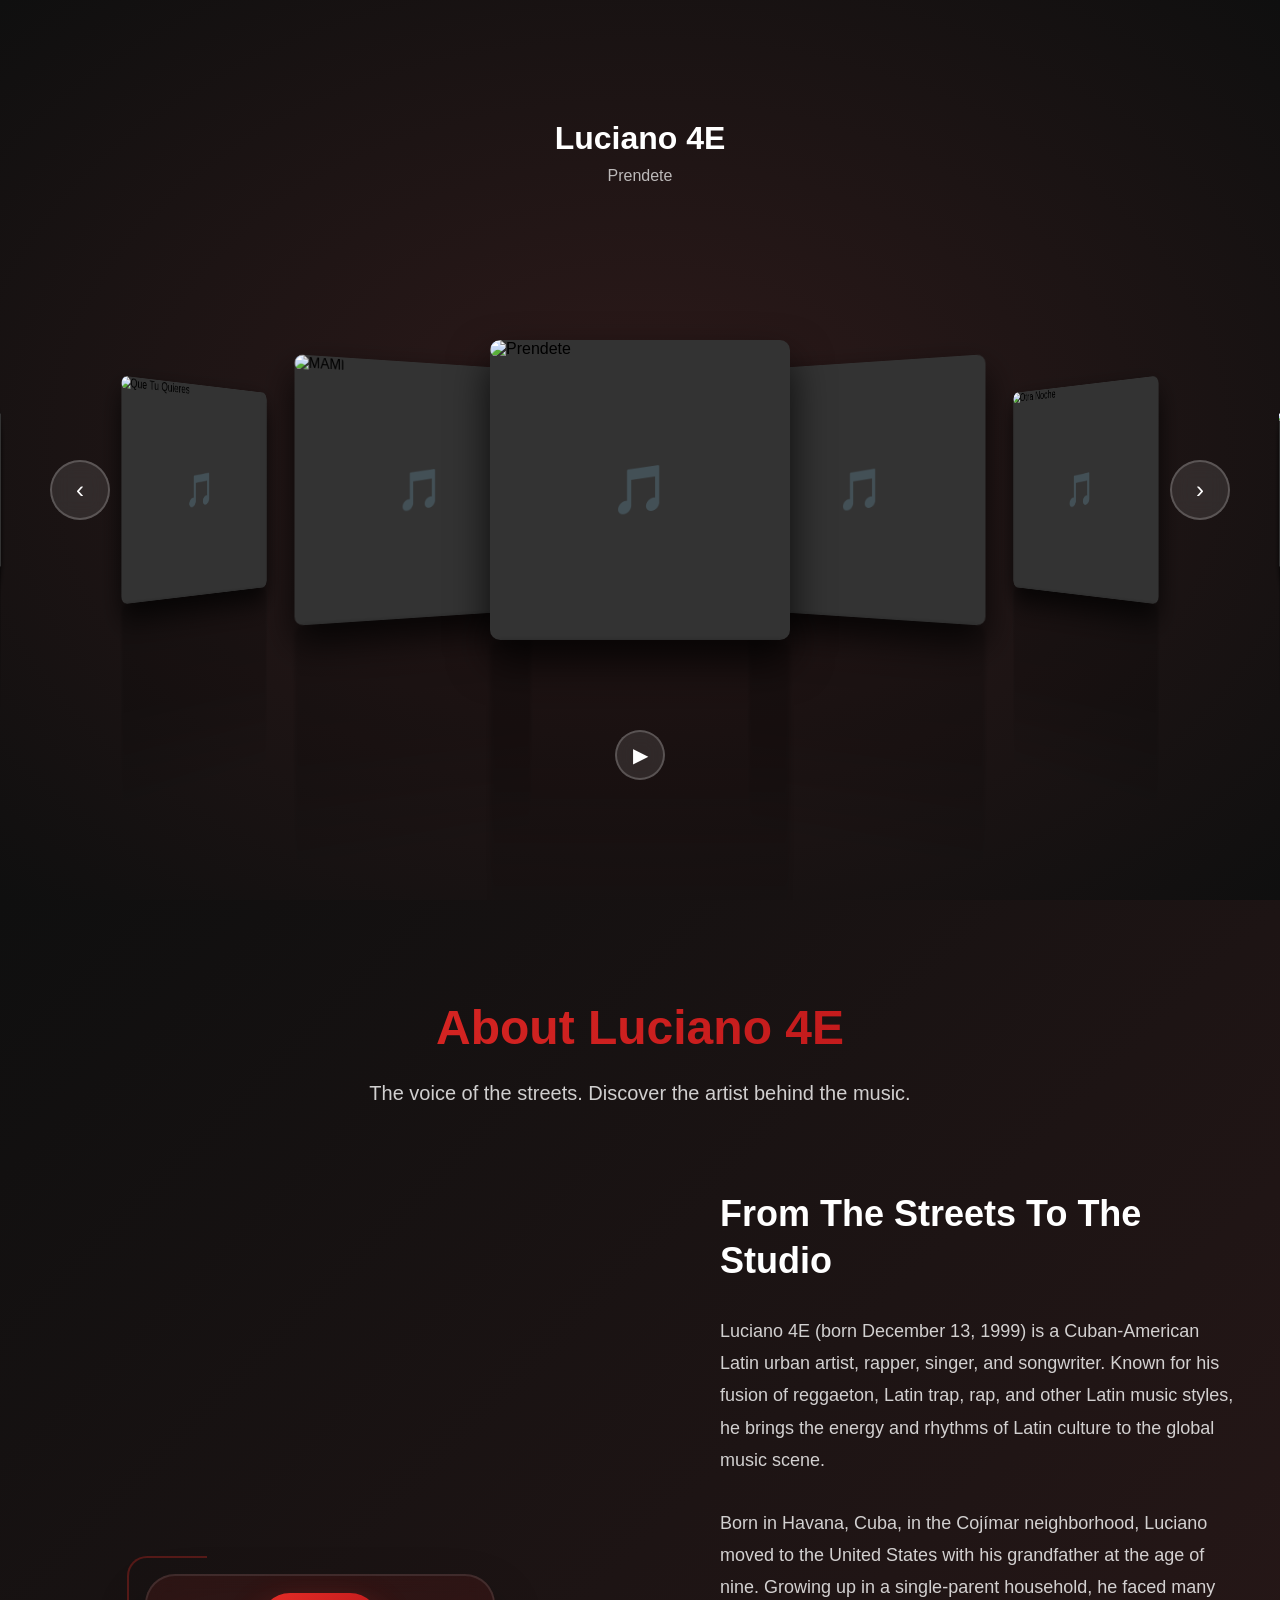
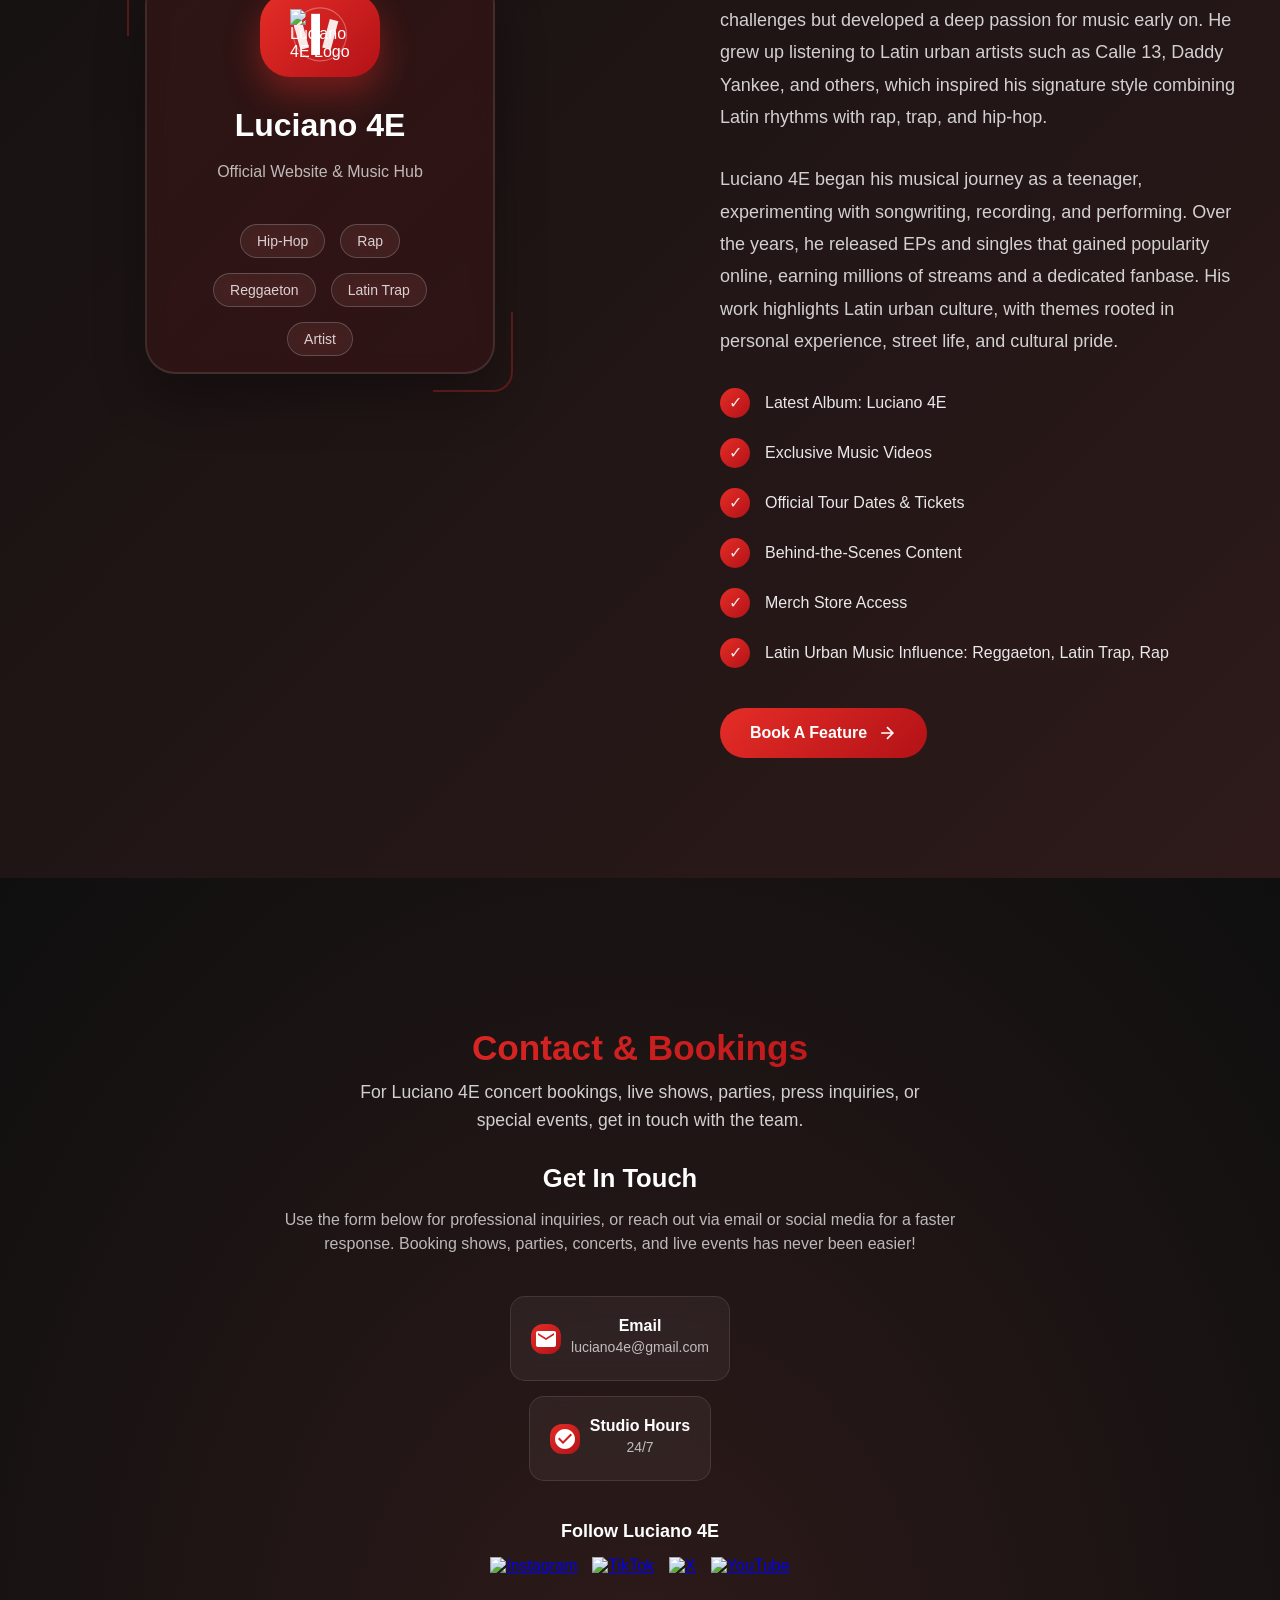
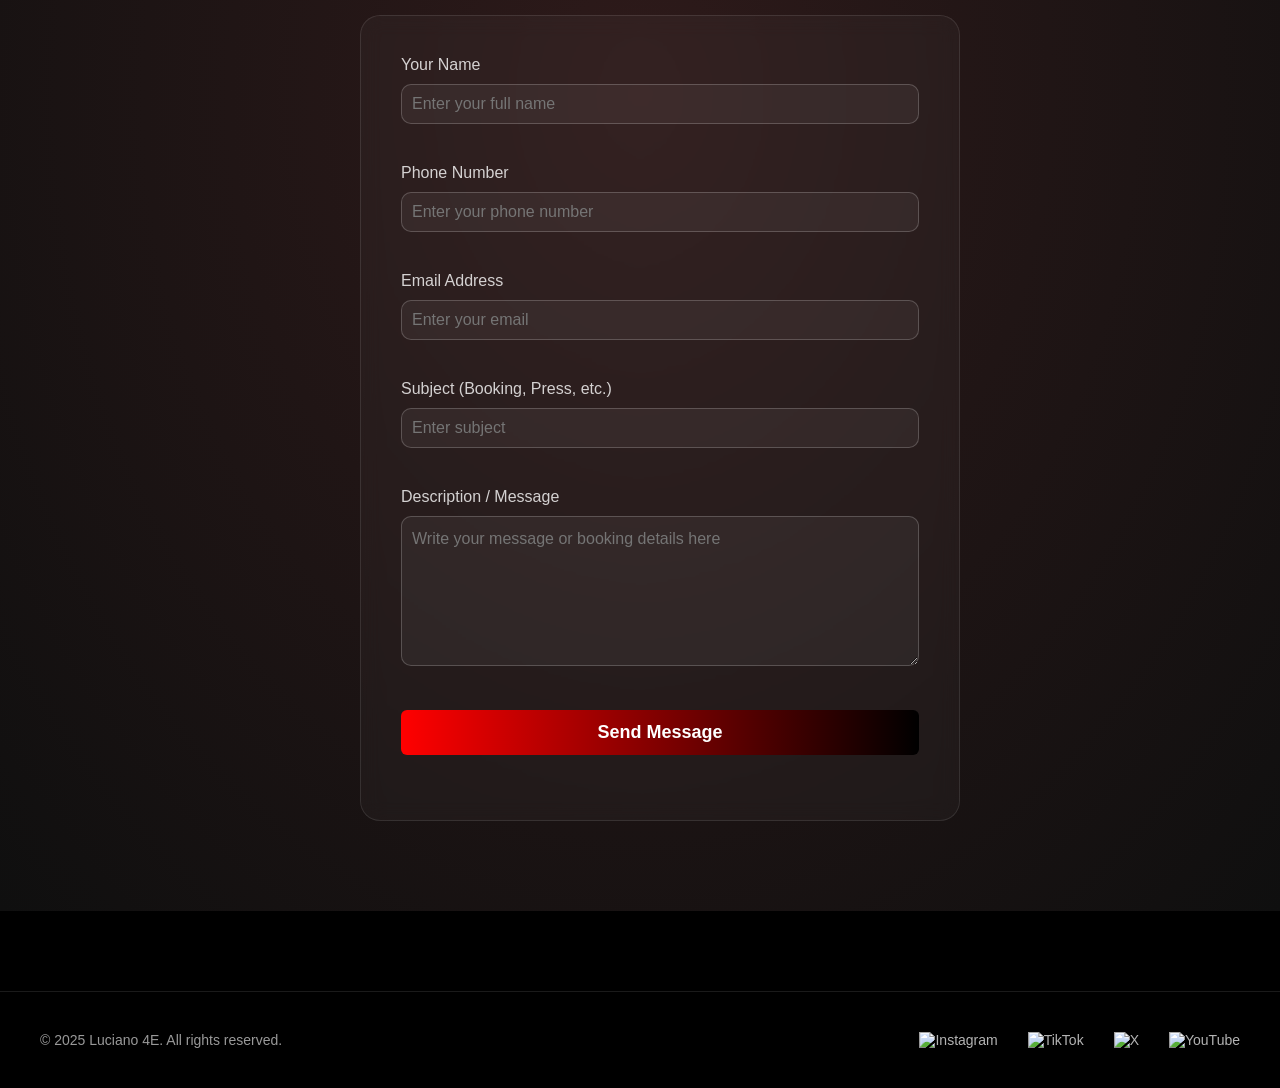
==== index.html @ fe134717 "Update index.html" ====
<!DOCTYPE html>
<html lang="en">
<head>
    <meta charset="UTF-8">
    <meta name="viewport" content="width=device-width, initial-scale=1.0">
    
    <title>Luciano 4E | Cuban Trap Latino & Hip-Hop Artist Official Website</title>
    
    <meta name="description" content="Official website of Luciano 4E, the Cuban Trap Latino and Hip-Hop sensation. Stream music, watch videos, book performances, and shop exclusive merchandise from the voice of the streets.">
    
    <meta name="keywords" content="Luciano 4E, Cuban Trap, Latin Trap, Cuban Hip Hop, Reggaeton, Cuban Rap, UK Drill, Latin Hip Hop, 4E Tapes, music streaming, music videos, artist bookings, exclusive merch">

      <!-- Favicon / Website Logo -->
<link rel="icon" href="https://imgur.com/t1yjT7W.png" type="image/png">
<link rel="apple-touch-icon" href="https://imgur.com/t1yjT7W.png">
<meta name="theme-color" content="#ffffff">
    
    <link rel="canonical" href="https://www.luciano4e.com/">

    <!-- Open Graph for social sharing -->
    <meta property="og:title" content="Luciano 4E | Cuban Trap Latino & Hip-Hop Artist Official Website">
    <meta property="og:description" content="Official website of Luciano 4E. Stream music, watch videos, book performances, and get exclusive merch from the voice of the streets.">
    <meta property="og:url" content="https://www.luciano4e.com/">
    <meta property="og:type" content="music.group">
    <meta property="og:image" content="https://imgur.com/t1yjT7W.png">

    <!-- Twitter Card -->
    <meta name="twitter:card" content="summary_large_image">
    <meta name="twitter:title" content="Luciano 4E | Cuban Trap Latino & Hip-Hop Artist">
    <meta name="twitter:description" content="Official website of Luciano 4E. Stream music, watch videos, book performances, and shop exclusive merch.">
    <meta name="twitter:image" content="https://imgur.com/t1yjT7W.png">

    <!-- JSON-LD Schema for SEO -->
    <script type="application/ld+json">
    {
      "@context": "https://schema.org",
      "@type": "MusicGroup",
      "name": "Luciano 4E",
      "url": "https://www.luciano4e.com",
      "sameAs": [
        "https://www.instagram.com/luciano4e",
        "https://www.facebook.com/luciano4e",
        "https://www.youtube.com/@luciano4e",
        "https://open.spotify.com/artist/your-spotify-id"
      ],
      "image": "https://imgur.com/t1yjT7W.png",
      "genre": ["Trap Latino", "Hip Hop", "Rap", "Latin Trap", "Reggaeton"],
      "founder": {
        "@type": "Person",
        "name": "Luciano 4E",
        "nationality": "Cuban"
      },
      "album": [
        {
          "@type": "MusicAlbum",
          "name": "4E Tapes",
          "url": "https://open.spotify.com/album/your-album-id"
        }
      ],
      "contactPoint": {
        "@type": "ContactPoint",
        "contactType": "Booking",
        "email": "bookings@luciano4e.com"
      }
    }
    </script>
</head>

    
    <style>
        /* CSS Document */
         * {
            margin: 0;
            padding: 0;
            box-sizing: border-box;
        }

        html {
            scroll-behavior: smooth;
        }

        body {
            font-family: -apple-system, BlinkMacSystemFont, 'Segoe UI', Roboto, Helvetica, Arial, sans-serif;
            overflow-x: hidden;
            position: relative;
            background: #000;
        }

        /* Sections */
        .section {
            min-height: 100vh;
            position: relative;
            display: flex;
            align-items: center;
            justify-content: center;
        }

        #home {
            /* Changed from #1a1a2e (purple) to #2e1a1a (red) */
            background: radial-gradient(ellipse at center, #2e1a1a 0%, #0f0f0f 100%);
        }

        #about {
            /* Changed from #1a1a2e (purple) to #2e1a1a (red) */
            background: linear-gradient(135deg, #0f0f0f 0%, #2e1a1a 100%);
        }

        #contact {
            /* Changed from #1a1a2e (purple) to #2e1a1a (red) */
            background: radial-gradient(ellipse at center, #2e1a1a 0%, #0f0f0f 100%);
        }

        /* Header Styles */
        .header {
            position: fixed;
            top: 0;
            left: 0;
            right: 0;
            height: 80px;
            background: rgba(0, 0, 0, 0.8);
            backdrop-filter: blur(10px);
            border-bottom: 1px solid rgba(255, 255, 255, 0.1);
            z-index: 1000;
            display: flex;
            align-items: center;
            justify-content: space-between;
            padding: 0 40px;
            transition: all 0.3s ease;
        }

        .header.scrolled {
            background: rgba(0, 0, 0, 0.95);
            height: 70px;
        }

        .logo-container {
            display: flex;
            align-items: center;
            gap: 12px;
            text-decoration: none;
            cursor: pointer;
            transition: transform 0.3s ease;
        }

        .logo-container:hover {
            transform: translateY(-2px);
        }

        .logo {
            width: 50px;
            height: 50px;
            display: flex;
            align-items: center;
            justify-content: center;
        }

        .logo svg {
            width: 100%;
            height: 100%;
        }

        .logo-text {
            color: white;
            font-size: 24px;
            font-weight: 600;
            letter-spacing: -0.5px;
        }

        .main-menu {
            display: flex;
            align-items: center;
            gap: 40px;
        }

        .menu-item {
            color: rgba(255, 255, 255, 0.8);
            text-decoration: none;
            font-size: 16px;
            font-weight: 500;
            transition: all 0.3s ease;
            position: relative;
            padding: 8px 0;
        }

        .menu-item:hover {
            color: white;
            transform: translateY(-2px);
        }

        .menu-item::after {
            content: '';
            position: absolute;
            bottom: 0;
            left: 0;
            width: 0;
            height: 2px;
            background: linear-gradient(90deg, #e52d27, #b31217);
            transition: width 0.3s ease;
        }

        .menu-item:hover::after {
            width: 100%;
        }

        .menu-item.active {
            color: white;
        }

        .menu-item.active::after {
            width: 100%;
        }

        .menu-item.external::before {
            content: '↗';
            margin-right: 5px;
            font-size: 12px;
            opacity: 0.7;
        }

        /* Mobile menu toggle */
        .menu-toggle {
            display: none;
            flex-direction: column;
            cursor: pointer;
            padding: 4px;
        }

        .menu-toggle span {
            width: 25px;
            height: 3px;
            background: white;
            margin: 3px 0;
            transition: 0.3s;
            border-radius: 2px;
        }

        /* Home Section with Coverflow */
        .coverflow-wrapper {
            width: 100%;

            height: 100vh;
            display: flex;
            align-items: center;
            justify-content: center;
            padding-top: 80px;
        }

        .coverflow-container {
            width: 100%;
            height: 100%;
            display: flex;
            align-items: center;
            justify-content: center;
            perspective: 1200px;
            position: relative;
        }

        .coverflow {
            display: flex;
            align-items: center;
            justify-content: center;
            transform-style: preserve-3d;
            position: relative;
            width: 100%;
            height: 400px;
        }

        .coverflow-item {
            position: absolute;
            width: 300px;
            height: 300px;
            transition: all 0.6s cubic-bezier(0.68, -0.55, 0.265, 1.55);
            cursor: pointer;
            user-select: none;
        }

        .coverflow-item .cover {
            width: 100%;
            height: 100%;
            border-radius: 10px;
            box-shadow: 0 20px 40px rgba(0, 0, 0, 0.8);
            position: relative;
            overflow: hidden;
            transform-style: preserve-3d;
            background: #333;
        }

        .coverflow-item .cover img {
            width: 100%;
            height: 100%;
            object-fit: cover;
            border-radius: 10px;
        }

        /* Reflection */
        .coverflow-item .reflection {
            position: absolute;
            top: 100%;
            left: 0;
            width: 100%;
            height: 100%;
            border-radius: 10px;
            transform: scaleY(-1);
            opacity: 0.2;
            filter: blur(2px);
            background: linear-gradient(to bottom, 
                rgba(0, 0, 0, 0) 0%, 
                rgba(0, 0, 0, 0.8) 50%, 
                rgba(0, 0, 0, 1) 100%);
            overflow: hidden;
        }

        /* Active item (center) */
        .coverflow-item.active {
            z-index: 100;
            transform: translateX(0) translateZ(0) rotateY(0deg);
        }

        .coverflow-item.active .cover {
            box-shadow: 0 30px 60px rgba(0, 0, 0, 0.9);
        }

        /* Navigation */
        .nav-button {
            position: absolute;
            top: 50%;
            transform: translateY(-50%);
            background: rgba(255, 255, 255, 0.1);
            border: 2px solid rgba(255, 255, 255, 0.2);
            color: white;
            width: 60px;
            height: 60px;
            border-radius: 50%;
            cursor: pointer;
            font-size: 24px;
            display: flex;
            align-items: center;
            justify-content: center;
            transition: all 0.3s ease;
            backdrop-filter: blur(10px);
            z-index: 200;
        }

        .nav-button:hover {
            background: rgba(255, 255, 255, 0.2);
            transform: translateY(-50%) scale(1.1);
        }

        .nav-button.prev {
            left: 50px;
        }

        .nav-button.next {
            right: 50px;
        }

        /* Dots indicator */
        .dots-container {
            position: absolute;
            bottom: 60px;
            left: 50%;
            transform: translateX(-50%);
            display: flex;
            gap: 10px;
            z-index: 200;
        }

        .dot {
            width: 10px;
            height: 10px;
            border-radius: 50%;
            background: rgba(255, 255, 255, 0.3);
            cursor: pointer;
            transition: all 0.3s ease;
        }

        .dot.active {
            background: rgba(255, 255, 255, 0.8);
            transform: scale(1.3);
        }

        /* Info display */
        .info {
            position: absolute;
            top: 120px;
            left: 50%;
            transform: translateX(-50%);
            color: white;
            text-align: center;
            z-index: 200;
        }

        .info h2 {
            font-size: 32px;
            margin-bottom: 10px;
            opacity: 0;
            animation: fadeIn 0.6s forwards;
        }

        .info p {
            font-size: 16px;
            opacity: 0.7;
        }

        @keyframes fadeIn {
            to {
                opacity: 1;
            }
        }

        /* Play/Pause Button */
        .play-pause-button {
            position: absolute;
            bottom: 120px;
            left: 50%;
            transform: translateX(-50%);
            background: rgba(255, 255, 255, 0.1);
            border: 2px solid rgba(255, 255, 255, 0.2);
            color: white;
            width: 50px;
            height: 50px;
            border-radius: 50%;
            cursor: pointer;
            font-size: 20px;
            display: flex;
            align-items: center;
            justify-content: center;
            transition: all 0.3s ease;
            backdrop-filter: blur(10px);
            z-index: 200;
        }

        .play-pause-button:hover {
            background: rgba(255, 255, 255, 0.2);
            transform: translateX(-50%) scale(1.1);
        }

        .play-pause-button .pause-icon {
            font-size: 16px;
            letter-spacing: 2px;
        }

        /* About Section */
        .about-content {
            max-width: 1400px;
            margin: 0 auto;
            padding: 40px;
            color: white;
        }

        .about-header {
            text-align: center;
            margin-bottom: 80px;
        }

        .about-header h2 {
            font-size: 48px;
			margin-top: 60px;
            margin-bottom: 20px;
            background: linear-gradient(135deg, #e52d27 0%, #b31217 100%);
            -webkit-background-clip: text;
            -webkit-text-fill-color: transparent;
            background-clip: text;
        }

        .about-header p {
            font-size: 20px;
            color: rgba(255, 255, 255, 0.8);
            max-width: 600px;
            margin: 0 auto;
            line-height: 1.8;
        }

        .about-main {
            display: grid;
            grid-template-columns: 1fr 1fr;
            gap: 80px;
            align-items: center;
            margin-bottom: 80px;
        }

        .about-visual {
            position: relative;
            height: 600px;
            display: flex;
            align-items: center;
            justify-content: center;
        }

        .showcase-display {
            position: relative;
            width: 100%;
            max-width: 500px;
            height: 500px;
            display: flex;
            align-items: center;
            justify-content: center;
        }

        .showcase-main {
            position: relative;
            width: 350px;
            height: 400px;
            background: linear-gradient(135deg, rgba(229, 45, 39, 0.1) 0%, rgba(179, 18, 23, 0.1) 100%);
            border-radius: 30px;
            border: 2px solid rgba(255, 255, 255, 0.1);
            padding: 40px;
            display: flex;
            flex-direction: column;
            align-items: center;
            justify-content: center;
            backdrop-filter: blur(10px);
            box-shadow: 0 25px 50px rgba(0, 0, 0, 0.3);
        }

        .showcase-logo {
            width: 120px;
            height: 120px;
            background: linear-gradient(135deg, #e52d27 0%, #b31217 100%);
            border-radius: 30px;
            display: flex;
            align-items: center;
            justify-content: center;
            margin-bottom: 30px;
            box-shadow: 0 15px 35px rgba(229, 45, 39, 0.4);
        }

        .showcase-logo svg {
            width: 70%;
            height: 70%;
        }

        .showcase-title {
            font-size: 32px;
            font-weight: 700;
            color: white;
            margin-bottom: 15px;
            text-align: center;
        }

        .showcase-subtitle {
            font-size: 16px;
            color: rgba(255, 255, 255, 0.7);
            text-align: center;
            margin-bottom: 40px;
            line-height: 1.6;
        }

        .showcase-badges {
            display: flex;
            gap: 15px;
            flex-wrap: wrap;
            justify-content: center;
        }

        .badge {
            background: rgba(255, 255, 255, 0.05);
            border: 1px solid rgba(255, 255, 255, 0.2);
            border-radius: 20px;
            padding: 8px 16px;
            font-size: 14px;
            color: rgba(255, 255, 255, 0.8);
            backdrop-filter: blur(10px);
            transition: all 0.3s ease;
            cursor: pointer;
            text-decoration: none;
            display: inline-block;
        }

        .badge:hover {
            background: linear-gradient(135deg, #e52d27 0%, #b31217 100%);
            border-color: transparent;
            color: white;
            transform: translateY(-2px);
            box-shadow: 0 5px 15px rgba(229, 45, 39, 0.3);
        }

        .badge:active {
            transform: translateY(0);
            box-shadow: 0 2px 8px rgba(229, 45, 39, 0.3);
        }

        /* Decorative corner elements */
        .corner-decoration {
            position: absolute;
            width: 80px;
            height: 80px;
            border: 2px solid rgba(229, 45, 39, 0.3);
        }

        .corner-decoration.top-left {
            top: -20px;
            left: -20px;
            border-right: none;
            border-bottom: none;
            border-radius: 20px 0 0 0;
        }

        .corner-decoration.bottom-right {
            bottom: -20px;
            right: -20px;
            border-left: none;
            border-top: none;
            border-radius: 0 0 20px 0;
        }

        .about-info {
            padding-left: 40px;
        }

        .about-info h3 {
            font-size: 36px;
            margin-bottom: 30px;
            line-height: 1.3;
        }

        .about-info p {
            font-size: 18px;
            color: rgba(255, 255, 255, 0.8);
            line-height: 1.8;
            margin-bottom: 30px;
        }

        .feature-list {
            list-style: none;
            margin-bottom: 40px;
        }

        .feature-list li {
            display: flex;
            align-items: center;
            gap: 15px;
            margin-bottom: 20px;
            font-size: 16px;
            color: rgba(255, 255, 255, 0.9);
        }

        .feature-list li::before {
            content: '✓';
            display: flex;
            align-items: center;
            justify-content: center;
            width: 30px;
            height: 30px;
            background: linear-gradient(135deg, #e52d27 0%, #b31217 100%);
            border-radius: 50%;
            flex-shrink: 0;
        }

        .cta-button {
            display: inline-flex;
            align-items: center;
            gap: 10px;
            background: linear-gradient(135deg, #e52d27 0%, #b31217 100%);
            color: white;
            text-decoration: none;
            padding: 15px 30px;
            border-radius: 30px;
            font-weight: 600;
            transition: all 0.3s ease;
        }

        .cta-button:hover {
            transform: translateY(-2px);
            box-shadow: 0 10px 30px rgba(229, 45, 39, 0.5);
        }

        .cta-button svg {
            width: 20px;
            height: 20px;
            transition: transform 0.3s ease;
        }

        .cta-button:hover svg {
            transform: translateX(5px);
        }

        .stats-section {
            display: grid;
            grid-template-columns: repeat(4, 1fr);
            gap: 40px;
            padding: 60px;
            background: rgba(255, 255, 255, 0.03);
            backdrop-filter: blur(10px);
            border-radius: 30px;
            border: 1px solid rgba(255, 255, 255, 0.1);
        }

        .stat-item {
            text-align: center;
        }

        .stat-number {
            font-size: 48px;
            font-weight: 700;
            background: linear-gradient(135deg, #e52d27 0%, #b31217 100%);
            -webkit-background-clip: text;
            -webkit-text-fill-color: transparent;
            background-clip: text;
            margin-bottom: 10px;
        }

        .stat-label {
            font-size: 16px;
            color: rgba(255, 255, 255, 0.7);
        }

        /* Contact Section */
        .contact-content {
            max-width: 1200px;
            margin: 0 auto;
            padding: 40px;
            color: white;
        }

        .contact-header {
            text-align: center;
			margin-top: 60px;
            margin-bottom: 60px;
        }

        .contact-header h2 {
            font-size: 48px;
            margin-bottom: 20px;
            background: linear-gradient(135deg, #e52d27 0%, #b31217 100%);
            -webkit-background-clip: text;
            -webkit-text-fill-color: transparent;
            background-clip: text;
        }

        .contact-header p {
            font-size: 20px;
            color: rgba(255, 255, 255, 0.8);
            max-width: 600px;
            margin: 0 auto;
        }

        .contact-container {
            display: grid;
            grid-template-columns: 1fr 1fr;
            gap: 60px;
            align-items: start;
        }

        .contact-info-section {
            padding-right: 40px;
        }

        .contact-info-section h3 {
            font-size: 28px;
            margin-bottom: 20px;
            color: white;
        }

        .contact-info-section p {
            font-size: 16px;
            color: rgba(255, 255, 255, 0.7);
            line-height: 1.8;
            margin-bottom: 40px;
        }

        .contact-details {
            display: flex;
            flex-direction: column;
            gap: 25px;
        }

        .contact-item {
            display: flex;
            align-items: center;
            gap: 20px;
            padding: 20px;
            background: rgba(255, 255, 255, 0.05);
            backdrop-filter: blur(10px);
            border: 1px solid rgba(255, 255, 255, 0.1);
            border-radius: 15px;
            transition: all 0.3s ease;
        }

        .contact-item:hover {
            background: rgba(255, 255, 255, 0.08);
            transform: translateX(5px);
            box-shadow: 0 10px 30px rgba(229, 45, 39, 0.2);
        }

        .contact-icon {
            width: 50px;
            height: 50px;
            background: linear-gradient(135deg, #e52d27 0%, #b31217 100%);
            border-radius: 12px;
            display: flex;
            align-items: center;
            justify-content: center;
            flex-shrink: 0;
        }

        .contact-icon svg {
            width: 24px;
            height: 24px;
            fill: white;
        }

        .contact-text {
            flex: 1;
        }

        .contact-text h4 {
            font-size: 16px;
            color: white;
            margin-bottom: 5px;
        }

        .contact-text p {
            font-size: 14px;
            color: rgba(255, 255, 255, 0.7);
            margin: 0;
        }

        .social-links {
            margin-top: 40px;
        }

        .social-links h4 {
            font-size: 18px;
            margin-bottom: 20px;
            color: white;
        }

        .social-buttons {
            display: flex;
            gap: 15px;
        }

        .social-btn {
            width: 45px;
            height: 45px;
            background: rgba(255, 255, 255, 0.05);
            border: 1px solid rgba(255, 255, 255, 0.2);
            border-radius: 50%;
            display: flex;
            align-items: center;
            justify-content: center;
            transition: all 0.3s ease;
            cursor: pointer;
        }

        .social-btn:hover {
            background: linear-gradient(135deg, #e52d27 0%, #b31217 100%);
            border-color: transparent;
            transform: translateY(-3px);
            box-shadow: 0 10px 20px rgba(229, 45, 39, 0.4);
        }

        .social-btn svg {
            width: 20px;
            height: 20px;
            fill: white;
        }

        .contact-form-section {
            padding-left: 40px;
        }

        .contact-form {
            background: rgba(255, 255, 255, 0.03);
            backdrop-filter: blur(10px);
            border: 1px solid rgba(255, 255, 255, 0.1);
            border-radius: 20px;
            padding: 40px;
        }

        .form-group {
            margin-bottom: 25px;
        }

        .form-group label {
            display: block;
            margin-bottom: 10px;
            color: rgba(255, 255, 255, 0.8);
            font-weight: 500;
        }

        .form-group input,
        .form-group textarea {
            width: 100%;
            padding: 15px;
            background: rgba(255, 255, 255, 0.05);
            border: 1px solid rgba(255, 255, 255, 0.2);
            border-radius: 10px;
            color: white;
            font-size: 16px;
            font-family: inherit;
            transition: all 0.3s ease;
        }

        .form-group input:focus,
        .form-group textarea:focus {
            outline: none;
            border-color: #e52d27;
            background: rgba(255, 255, 255, 0.08);
        }

        .form-group textarea {
            resize: vertical;
            min-height: 150px;
            line-height: 1.5;
        }

        .submit-btn {
            background: linear-gradient(135deg, #e52d27 0%, #b31217 100%);
            color: white;
            border: none;
            padding: 15px 40px;
            font-size: 18px;
            font-weight: 600;
            border-radius: 30px;
            cursor: pointer;
            transition: all 0.3s ease;
            width: 100%;
        }

        .submit-btn:hover {
            transform: translateY(-2px);
            box-shadow: 0 10px 30px rgba(229, 45, 39, 0.5);
        }

        /* Smooth image loading */
        .image-loading {
            background: linear-gradient(45deg, #333, #555);
            position: relative;
        }

        .image-loading::after {
            content: '🎵';
            position: absolute;
            top: 50%;
            left: 50%;
            transform: translate(-50%, -50%);
            font-size: 48px;
            opacity: 0.5;
        }

        /* Footer Styles */
        .footer {
            background: rgba(0, 0, 0, 0.95);
            border-top: 1px solid rgba(255, 255, 255, 0.1);
            padding: 40px 20px;
            margin-top: 80px;
        }

        .footer-content {
            max-width: 1200px;
            margin: 0 auto;
            display: flex;
            justify-content: space-between;
            align-items: center;
            flex-wrap: wrap;
            gap: 30px;
        }

        .footer-copyright {
            color: rgba(255, 255, 255, 0.6);
            font-size: 14px;
        }

        .footer-copyright a {
            color: #e52d27;
            text-decoration: none;
            transition: color 0.3s ease;
        }

        .footer-copyright a:hover {
            color: #b31217;
        }

        .footer-links {
            display: flex;
            gap: 30px;
            align-items: center;
        }

        .footer-links a {
            color: rgba(255, 255, 255, 0.7);
            text-decoration: none;
            font-size: 14px;
            transition: color 0.3s ease;
        }

        .footer-links a:hover {
            color: white;
        }

        /* Scroll to top button */
        .scroll-to-top {
            position: fixed;
            bottom: 30px;
            right: 30px;
            width: 50px;
            height: 50px;
            background: linear-gradient(135deg, #e52d27 0%, #b31217 100%);
            border-radius: 50%;
            display: flex;
            align-items: center;
            justify-content: center;
            color: white;
            font-size: 20px;
            cursor: pointer;
            opacity: 0;
            transform: translateY(100px);
            transition: all 0.3s ease;
            z-index: 999;
        }

        .scroll-to-top.visible {
            opacity: 1;
            transform: translateY(0);
        }

        .scroll-to-top:hover {
            transform: translateY(-5px);
            box-shadow: 0 10px 30px rgba(229, 45, 39, 0.5);
        }

        /* Mobile Responsive */
        @media (max-width: 1024px) {
            .about-main {
                grid-template-columns: 1fr;
                gap: 60px;
            }

            .about-visual {
                height: 400px;
            }

            .about-info {
                padding-left: 0;
                text-align: center;
            }

            .feature-list {
                text-align: left;
                max-width: 500px;
                margin: 0 auto 40px;
            }

            .stats-section {
                grid-template-columns: repeat(2, 1fr);
                gap: 30px;
                padding: 40px;
            }

            /* Contact section responsive */
            .contact-container {
                grid-template-columns: 1fr;
                gap: 50px;
            }

            .contact-info-section {
                padding-right: 0;
            }

            .contact-form-section {
                padding-left: 0;
            }
        }

        @media (max-width: 768px) {
            .header {
                padding: 0 20px;
            }

            .main-menu {
                display: none;
                position: absolute;
                top: 100%;
                left: 0;
                right: 0;
                background: rgba(0, 0, 0, 0.95);
                backdrop-filter: blur(10px);
                flex-direction: column;
                padding: 20px;
                gap: 20px;
                border-bottom: 1px solid rgba(255, 255, 255, 0.1);
            }

            .main-menu.active {
                display: flex;
            }

            .menu-toggle {
                display: flex;
            }

            .menu-toggle.active span:nth-child(1) {
                transform: rotate(-45deg) translate(-5px, 6px);
            }

            .menu-toggle.active span:nth-child(2) {
                opacity: 0;
            }

            .menu-toggle.active span:nth-child(3) {
                transform: rotate(45deg) translate(-5px, -6px);
            }

            .coverflow-item {
                width: 200px;
                height: 200px;
            }

            .nav-button {
                width: 40px;
                height: 40px;
                font-size: 18px;
            }

            .nav-button.prev {
                left: 20px;
            }

            .nav-button.next {
                right: 20px;
            }

            .info h2 {
                font-size: 24px;
            }

            .info p {
                font-size: 14px;
            }

            .logo-text {
                font-size: 20px;
            }

            .about-header h2 {
                font-size: 36px;
            }

            .about-info h3 {
                font-size: 28px;
            }

            .about-visual {
                height: 400px;
            }

            .showcase-display {
                max-width: 350px;
                height: 400px;
            }

            .showcase-main {
                width: 100%;
                height: 350px;
                padding: 30px;
            }

            .showcase-logo {
                width: 100px;
                height: 100px;
                margin-bottom: 20px;
            }

            .showcase-title {
                font-size: 28px;
            }

            .showcase-subtitle {
                font-size: 14px;
                margin-bottom: 30px;
            }

            .corner-decoration {
                display: none;
            }

            .stat-number {
                font-size: 36px;
            }

            .contact-content h2 {
                font-size: 36px;
            }

            .footer-content {
                flex-direction: column;
                text-align: center;
                gap: 20px;
            }

            .footer-links {
                gap: 20px;
            }
        }

        @media (max-width: 480px) {
            .header {
                height: 70px;
                padding: 0 15px;
            }

            .header.scrolled {
                height: 60px;
            }

            .logo {
                width: 40px;
                height: 40px;
            }

            .logo-text {
                font-size: 18px;
            }

            .coverflow-item {
                width: 180px;
                height: 180px;
            }

            .about-content,
            .contact-content {
                padding: 20px;
            }

            /* Additional contact section mobile optimization for small screens */
            .contact-container {
                gap: 30px;
            }

            .contact-header {
                margin-bottom: 40px;
            }

            .contact-header h2 {
                font-size: 32px;
                margin-bottom: 15px;
            }

            .contact-header p {
                font-size: 16px;
                padding: 0 10px;
            }

            .contact-info-section {
                margin-bottom: 20px;
            }

            .contact-info-section h3 {
                font-size: 22px;
                margin-bottom: 15px;
            }

            .contact-info-section > p {
                font-size: 14px;
                padding: 0 10px;
                margin-bottom: 30px;
            }

            .contact-details {
                gap: 15px;
            }

            .contact-item {
                padding: 15px;
                gap: 12px;
            }

            .contact-icon {
                width: 40px;
                height: 40px;
            }

            .contact-icon svg {
                width: 20px;
                height: 20px;
            }

            .contact-text h4 {
                font-size: 14px;
            }

            .contact-text p {
                font-size: 12px;
                word-break: break-word;
            }

            .social-links {
                margin-top: 30px;
            }

            .social-links h4 {
                font-size: 16px;
                margin-bottom: 15px;
            }

            .social-buttons {
                gap: 10px;
            }

            .social-btn {
                width: 40px;
                height: 40px;
            }

            .social-btn svg {
                width: 18px;
                height: 18px;
            }

            .contact-form {
                padding: 20px 15px;
                border-radius: 15px;
            }

            .form-group {
                margin-bottom: 20px;
            }

            .form-group label {
                font-size: 14px;
                margin-bottom: 8px;
            }

            .form-group input,
            .form-group textarea {
                padding: 12px;
                font-size: 14px;
                border-radius: 8px;
            }

            .form-group textarea {
                min-height: 120px;
            }

            .submit-btn {
                padding: 12px 30px;
                font-size: 16px;
                border-radius: 25px;
            }
        }
    </style>
</head>
<body>





<section id="home" class="section">
  <div class="coverflow-wrapper">
    <!-- Info Section -->
    <div class="info">
      <h2 id="current-title">Luciano 4E</h2>
      <p id="current-description">Luciano 4E</p>
    </div>

    <!-- Coverflow Section -->
    <div class="coverflow-container" tabindex="0">
      <div class="coverflow" id="coverflow">
        <!-- Coverflow Items -->
        <div class="coverflow-item" data-index="0" data-audio="https://cdn.discordapp.com/attachments/.../Tu_no_eres_gangster_.m4a">
          <div class="cover image-loading">
            <img src="https://i.imgur.com/t1yjT7W.png" alt="Tu No ERES Gangster" loading="lazy">
          </div>
          <div class="reflection"></div>
        </div>

        <div class="coverflow-item" data-index="1" data-audio="https://your-url-here.com/noche-de-perreo.mp3">
          <div class="cover image-loading">
            <img src="https://i.imgur.com/t1yjT7W.png" alt="Que Tu Quieres" loading="lazy">
          </div>
          <div class="reflection"></div>
        </div>

        <div class="coverflow-item" data-index="2" data-audio="https://your-url-here.com/que-tu-quieres.mp3">
          <div class="cover image-loading">
            <img src="https://imgur.com/CHwlEmj.png" alt="MAMI" loading="lazy">
          </div>
          <div class="reflection"></div>
        </div>

        <div class="coverflow-item" data-index="3" data-audio="https://cdn.discordapp.com/attachments/.../prendete_-_2224_3.42_AM.m4a">
          <div class="cover image-loading">
            <img src="https://imgur.com/Si8NUaS.png" alt="Prendete" loading="lazy">
          </div>
          <div class="reflection"></div>
        </div>

        <div class="coverflow-item" data-index="4" data-audio="https://your-url-here.com/los-trappers.mp3">
          <div class="cover image-loading">
            <img src="https://imgur.com/ZmeFEyW.png" alt="24/7" loading="lazy">
          </div>
          <div class="reflection"></div>
        </div>

        <div class="coverflow-item" data-index="5" data-audio="https://your-url-here.com/otra-noche.mp3">
          <div class="cover image-loading">
            <img src="https://i.imgur.com/t1yjT7W.png" alt="Otra Noche" loading="lazy">
          </div>
          <div class="reflection"></div>
        </div>

        <div class="coverflow-item" data-index="6" data-audio="https://your-url-here.com/desamor.mp3">
          <div class="cover image-loading">
            <img src="https://i.imgur.com/t1yjT7W.png" alt="Desamor" loading="lazy">
          </div>
          <div class="reflection"></div>
        </div>
      </div>

      <!-- Navigation Buttons -->
      <button class="nav-button prev" onclick="navigate(-1)">‹</button>
      <button class="nav-button next" onclick="navigate(1)">›</button>

      <!-- Dots Indicator -->
      <div class="dots-container" id="dots"></div>

      <!-- Play/Pause Button -->
      <button class="play-pause-button" id="playPauseBtn" onclick="togglePlayPause()">
        <span id="playIcon">▶</span>
      </button>

      <!-- Audio Player -->
      <audio id="audioPlayer"></audio>
    </div>
  </div>
</section>

<script>
  const coverflow = document.getElementById("coverflow");
  const items = Array.from(document.querySelectorAll(".coverflow-item"));
  const audioPlayer = document.getElementById("audioPlayer");
  const title = document.getElementById("current-title");
  const description = document.getElementById("current-description");
  const playIcon = document.getElementById("playIcon");

  let currentIndex = Math.floor(items.length / 2);

  const albumInfo = [
    { title: "Luciano 4E", desc: "Tu No ERES Gangster" },
    { title: "Luciano 4E", desc: "Noche de Perreo" },
    { title: "Luciano 4E", desc: "MAMI" },
    { title: "Luciano 4E", desc: "Prendete" },
    { title: "Luciano 4E", desc: "24/7" },
    { title: "Luciano 4E", desc: "Otra Noche" },
    { title: "Luciano 4E", desc: "Desamor" },
  ];

  // Update the coverflow positions and info
  function updateCoverflow() {
    const total = items.length;
    items.forEach((item, i) => {
      let offset = (i - currentIndex + total) % total;
      if (offset > total / 2) offset -= total;

      const translate = offset * 220;
      const rotate = offset * -35;
      const scale = 1 - Math.abs(offset) * 0.15;

      item.style.transform = `translateX(${translate}px) rotateY(${rotate}deg) scale(${scale})`;
      item.style.zIndex = total - Math.abs(offset);
      item.style.opacity = Math.abs(offset) > 3 ? 0 : 1;
    });

    title.textContent = albumInfo[currentIndex].title;
    description.textContent = albumInfo[currentIndex].desc;
  }

  // Navigate left/right
  function navigate(direction) {
    audioPlayer.pause();
    audioPlayer.currentTime = 0;
    playIcon.textContent = "▶";

    const total = items.length;
    currentIndex = (currentIndex + direction + total) % total;
    updateCoverflow();
    loadCurrentAudio();
  }

  // Load current audio
  function loadCurrentAudio() {
    const currentItem = items[currentIndex];
    const audioSrc = currentItem.getAttribute("data-audio");
    if (!audioSrc) return;
    if (audioPlayer.src !== audioSrc) {
      audioPlayer.src = audioSrc;
    }
  }

  // Toggle play/pause
  function togglePlayPause() {
    loadCurrentAudio();
    if (audioPlayer.paused) {
      audioPlayer.play().catch(err => console.error("Playback failed:", err));
      playIcon.textContent = "⏸";
    } else {
      audioPlayer.pause();
      playIcon.textContent = "▶";
    }
  }

  // Click cover to play
  items.forEach((item, i) => {
    item.addEventListener("click", () => {
      audioPlayer.pause();
      audioPlayer.currentTime = 0;
      playIcon.textContent = "▶";

      currentIndex = i;
      updateCoverflow();
      loadCurrentAudio();
      audioPlayer.play().catch(err => console.error("Playback failed:", err));
      playIcon.textContent = "⏸";
    });
  });

  // Auto-play next track when current ends
  audioPlayer.addEventListener("ended", () => {
    navigate(1);
    audioPlayer.play().catch(err => console.error("Playback failed:", err));
    playIcon.textContent = "⏸";
  });

  // Initialize
  updateCoverflow();
  loadCurrentAudio();
</script>













    <section id="about" class="section">
    <div class="about-content">

        <!-- Header -->
        <div class="about-header">
            <h2>About Luciano 4E</h2>
            <p>The voice of the streets. Discover the artist behind the music.</p>
        </div>

        <!-- Main About Section -->
        <div class="about-main">

            <!-- Visual Showcase -->
            <div class="about-visual">
                <div class="showcase-display">
                    <div class="showcase-main">
                        <div class="corner-decoration top-left"></div>
                        <div class="corner-decoration bottom-right"></div>

                        <!-- SVG Decorative Background -->
                        <div class="showcase-logo" style="position: relative;">
                            <svg viewBox="0 0 100 100" xmlns="http://www.w3.org/2000/svg">
                                <rect x="10" y="25" width="15" height="50" fill="white" transform="rotate(-15 17.5 50)" opacity="0.9" />
                                <rect x="35" y="15" width="15" height="70" fill="white" />
                                <rect x="60" y="25" width="15" height="50" fill="white" transform="rotate(15 67.5 50)" opacity="0.9" />
                                <circle cx="50" cy="50" r="45" fill="none" stroke="white" stroke-width="2" opacity="0.3" />
                            </svg>
                            <!-- Logo Image -->
                            <img src="https://imgur.com/t1yjT7W.png" alt="Luciano 4E Logo" style="position:absolute; top:50%; left:50%; transform:translate(-50%, -50%); width:60px; height:auto;">
                        </div>

                        <h3 class="showcase-title">Luciano 4E</h3>
                        <p class="showcase-subtitle">Official Website & Music Hub</p>

                        <div class="showcase-badges">
                            <a href="#" class="badge">Hip-Hop</a>
                            <a href="#" class="badge">Rap</a>
                            <a href="#" class="badge">Reggaeton</a>
                            <a href="#" class="badge">Latin Trap</a>
                            <a href="#" class="badge">Artist</a>
                        </div>
                    </div>
                </div>
            </div>

            <!-- About Info -->
            <div class="about-info">
                <h3>From The Streets To The Studio</h3>
                <p>Luciano 4E (born December 13, 1999) is a Cuban-American Latin urban artist, rapper, singer, and songwriter. Known for his fusion of reggaeton, Latin trap, rap, and other Latin music styles, he brings the energy and rhythms of Latin culture to the global music scene.</p>

                <p>Born in Havana, Cuba, in the Cojímar neighborhood, Luciano moved to the United States with his grandfather at the age of nine. Growing up in a single-parent household, he faced many challenges but developed a deep passion for music early on. He grew up listening to Latin urban artists such as Calle 13, Daddy Yankee, and others, which inspired his signature style combining Latin rhythms with rap, trap, and hip-hop.</p>

                <p>Luciano 4E began his musical journey as a teenager, experimenting with songwriting, recording, and performing. Over the years, he released EPs and singles that gained popularity online, earning millions of streams and a dedicated fanbase. His work highlights Latin urban culture, with themes rooted in personal experience, street life, and cultural pride.</p>

                <ul class="feature-list">
                    <li>Latest Album: Luciano 4E</li>
                    <li>Exclusive Music Videos</li>
                    <li>Official Tour Dates & Tickets</li>
                    <li>Behind-the-Scenes Content</li>
                    <li>Merch Store Access</li>
                    <li>Latin Urban Music Influence: Reggaeton, Latin Trap, Rap</li>
                </ul>

                <a href="#contact" class="cta-button">
                    Book A Feature
                    <svg viewBox="0 0 24 24" fill="currentColor">
                        <path d="M5 12h14m-7-7l7 7-7 7" stroke="currentColor" stroke-width="2" fill="none"/>
                    </svg>
                </a>
            </div>
        </div>
        </div>
    </div>
</section>





<section id="contact" class="section" style="text-align: center; display: flex; flex-direction: column; align-items: center; justify-content: center; padding: 50px 20px; background-color: #000; color: #fff;">
    <div class="contact-content" style="max-width: 800px; width: 100%;">

        <!-- Header -->
        <div class="contact-header" style="margin-bottom: 30px;">
            <h2 style="font-size: 2.2em; margin-bottom: 10px;">Contact & Bookings</h2>
            <p style="font-size: 1.1em; line-height: 1.6;">For Luciano 4E concert bookings, live shows, parties, press inquiries, or special events, get in touch with the team.</p>
        </div>

        <!-- Contact Info -->
        <div class="contact-info-section" style="margin-bottom: 30px;">
            <h3 style="font-size: 1.6em; margin-bottom: 15px;">Get In Touch</h3>
            <p style="font-size: 1em; line-height: 1.5;">Use the form below for professional inquiries, or reach out via email or social media for a faster response. Booking shows, parties, concerts, and live events has never been easier!</p>

            <div class="contact-details" style="display: flex; flex-direction: column; align-items: center; gap: 15px; margin-top: 20px;">
                <div class="contact-item" style="display: flex; align-items: center; gap: 10px;">
                    <div class="contact-icon" style="width: 30px; height: 30px;">
                        <svg viewBox="0 0 24 24" fill="white" width="30" height="30">
                            <path d="M20 4H4c-1.1 0-1.99.9-1.99 2L2 18c0 1.1.9 2 2 2h16c1.1 0 2-.9 2-2V6c0-1.1-.9-2-2-2zm0 4l-8 5-8-5V6l8 5 8-5v2z"/>
                        </svg>
                    </div>
                    <div class="contact-text">
                        <h4 style="margin: 0;">Email</h4>
                        <p style="margin: 0;">luciano4e@gmail.com</p>
                    </div>
                </div>

                <div class="contact-item" style="display: flex; align-items: center; gap: 10px;">
                    <div class="contact-icon" style="width: 30px; height: 30px;">
                        <svg viewBox="0 0 24 24" fill="white" width="30" height="30">
                            <path d="M12 2C6.48 2 2 6.48 2 12s4.48 10 10 10 10-4.48 10-10S17.52 2 12 2zm-2 15l-5-5 1.41-1.41L10 14.17l7.59-7.59L19 8l-9 9z"/>
                        </svg>
                    </div>
                    <div class="contact-text">
                        <h4 style="margin: 0;">Studio Hours</h4>
                        <p style="margin: 0;">24/7</p>
                    </div>
                </div>
            </div>
        </div>

        <!-- Social Media -->
        <div class="social-links" style="margin-bottom: 40px;">
            <h4 style="margin-bottom: 15px;">Follow Luciano 4E</h4>
            <div class="social-buttons" style="display: flex; justify-content: center; gap: 15px; align-items: center;">
                <a href="https://www.instagram.com/luciano4e/" target="_blank" class="social-icon">
                    <img src="https://upload.wikimedia.org/wikipedia/commons/e/e7/Instagram_logo_2016.svg" alt="Instagram" width="40" height="40">
                </a>
                <a href="https://www.tiktok.com/@luciano.4e" target="_blank" class="social-icon">
                    <img src="https://imgur.com/4fCCHCI.png" alt="TikTok" width="40" height="40">
                </a>
                <a href="https://x.com/Luciano4E" target="_blank" class="social-icon">
                    <img src="https://imgur.com/2FGxkLT.png" alt="X" width="40" height="40">
                </a>
                <a href="https://www.youtube.com/@luciano4e" target="_blank" class="social-icon">
                    <img src="https://upload.wikimedia.org/wikipedia/commons/4/42/YouTube_icon_%282013-2017%29.png" alt="YouTube" width="40" height="40">
                </a>
            </div>
        </div>

        <!-- Contact Form -->
        <div class="contact-form-section" style="width: 100%; display: flex; flex-direction: column; align-items: center;">
            <form id="contactForm" class="contact-form" action="https://formspree.io/f/xgvnjprz" method="POST" style="width: 100%; max-width: 600px; display: flex; flex-direction: column; gap: 15px; text-align: left;">
                <div class="form-group">
                    <label for="name">Your Name</label>
                    <input type="text" id="name" name="name" placeholder="Enter your full name" required style="width: 100%; padding: 10px;">
                </div>
                <div class="form-group">
                    <label for="phone">Phone Number</label>
                    <input type="tel" id="phone" name="phone" placeholder="Enter your phone number" required style="width: 100%; padding: 10px;">
                </div>
                <div class="form-group">
                    <label for="email">Email Address</label>
                    <input type="email" id="email" name="_replyto" placeholder="Enter your email" required style="width: 100%; padding: 10px;">
                </div>
                <div class="form-group">
                    <label for="subject">Subject (Booking, Press, etc.)</label>
                    <input type="text" id="subject" name="subject" placeholder="Enter subject" required style="width: 100%; padding: 10px;">
                </div>
                <div class="form-group">
                    <label for="message">Description / Message</label>
                    <textarea id="message" name="message" placeholder="Write your message or booking details here" required style="width: 100%; padding: 10px; height: 120px;"></textarea>
                </div>
                <button type="submit" class="submit-btn" style="padding: 12px 20px; background: linear-gradient(90deg, #ff0000, #000000); color: #fff; border: none; border-radius: 6px; cursor: pointer; font-weight: bold;">Send Message</button>
                <p id="formStatus" style="margin-top:10px; color:lime;"></p>
            </form>
        </div>
    </div>

    <style>
        .social-icon img {
            transition: transform 0.3s ease, filter 0.3s ease;
        }
        .social-icon:hover img {
            transform: scale(1.2);
            filter: brightness(1.3);
        }
    </style>

    <script>
    const form = document.getElementById("contactForm");
    const formStatus = document.getElementById("formStatus");

    form.addEventListener("submit", function(event) {
        event.preventDefault();
        const formData = new FormData(form);

        fetch(form.action, {
            method: form.method,
            body: formData,
            headers: { 'Accept': 'application/json' }
        })
        .then(response => {
            if (response.ok) {
                formStatus.textContent = "Thank you! Your message has been sent.";
                form.reset();
            } else {
                formStatus.textContent = "Oops! There was a problem submitting your form.";
                formStatus.style.color = "red";
            }
        })
        .catch(() => {
            formStatus.textContent = "Oops! There was a problem submitting your form.";
            formStatus.style.color = "red";
        });
    });
    </script>
</section>

<footer class="footer">
        <div class="footer-content">
            <div class="footer-copyright">
                © 2025 Luciano 4E. All rights reserved.
            </div>
            <div class="footer-links">
                <a href="https://www.instagram.com/luciano4e/" target="_blank" class="social-icon">
                    <img src="https://upload.wikimedia.org/wikipedia/commons/e/e7/Instagram_logo_2016.svg" alt="Instagram" width="40" height="40">
                </a>
                <a href="https://www.tiktok.com/@luciano.4e" target="_blank" class="social-icon">
                    <img src="https://imgur.com/4fCCHCI.png" alt="TikTok" width="40" height="40">
                </a>
                <a href="https://x.com/Luciano4E" target="_blank" class="social-icon">
                    <img src="https://imgur.com/2FGxkLT.png" alt="X" width="40" height="40">
                </a>
                <a href="https://www.youtube.com/@luciano4e" target="_blank" class="social-icon">
                    <img src="https://upload.wikimedia.org/wikipedia/commons/4/42/YouTube_icon_%282013-2017%29.png" alt="YouTube" width="40" height="40">
                </a>
            </div>
        </div>
    </footer>


    <div class="scroll-to-top" id="scrollToTop">
        <span>↑</span>
    </div>

<script>
    // JavaScript Document

        // Coverflow functionality
        const items = document.querySelectorAll('.coverflow-item');
        const dotsContainer = document.getElementById('dots');
        const currentTitle = document.getElementById('current-title');
        const currentDescription = document.getElementById('current-description');
        const container = document.querySelector('.coverflow-container');
        const menuToggle = document.getElementById('menuToggle');
        const mainMenu = document.getElementById('mainMenu');
        let currentIndex = 3;
        let isAnimating = false;

        // Mobile menu toggle
        menuToggle.addEventListener('click', () => {
            menuToggle.classList.toggle('active');
            mainMenu.classList.toggle('active');
        });

        // Close mobile menu when clicking on menu items (except external links)
        document.querySelectorAll('.menu-item:not(.external)').forEach(item => {
            item.addEventListener('click', (e) => {
                menuToggle.classList.remove('active');
                mainMenu.classList.remove('active');
            });
        });

        // Close mobile menu when clicking outside
        document.addEventListener('click', (e) => {
            if (!menuToggle.contains(e.target) && !mainMenu.contains(e.target)) {
                menuToggle.classList.remove('active');
                mainMenu.classList.remove('active');
            }
        });

        // Image data with titles and descriptions
        const imageData = [
            {
                title: "Luciano 4E",
                description: "Tu No ERES Gangster"
            },
            {
                title: "Luciano 4E",
                description: "Chart-topping single."
            },
            {
                title: "Luciano 4Es",
                description: "Behind the scenes in the booth."
            },
            {
                title: "Luciano 4E",
                description: "PRENDETE"
            },
            {
                title: "Luciano 4E",
                description: "The debut project."
            },
            {
                title: "Luciano 4E",
                description: "Collabs with the industry's finest."
            },
            {
                title: "Luciano 4E",
                description: "Music video still."
            }
        ];

        // Create dots
        items.forEach((_, index) => {
            const dot = document.createElement('div');
            dot.className = 'dot';
            dot.onclick = () => goToIndex(index);
            dotsContainer.appendChild(dot);
        });

        const dots = document.querySelectorAll('.dot');
        let autoplayInterval = null;
        let isPlaying = true;
        const playIcon = document.querySelector('.play-icon');
        const pauseIcon = document.querySelector('.pause-icon');

        function updateCoverflow() {
            if (isAnimating) return;
            isAnimating = true;

            items.forEach((item, index) => {
                let offset = index - currentIndex;
                
                if (offset > items.length / 2) {
                    offset = offset - items.length;
                }
                else if (offset < -items.length / 2) {
                    offset = offset + items.length;
                }
                
                const absOffset = Math.abs(offset);
                const sign = Math.sign(offset);
                
                let translateX = offset * 220;
                let translateZ = -absOffset * 200;
                let rotateY = -sign * Math.min(absOffset * 60, 60);
                let opacity = 1 - (absOffset * 0.2);
                let scale = 1 - (absOffset * 0.1);

                if (absOffset > 3) {
                    opacity = 0;

                    translateX = sign * 800;
                }

                item.style.transform = `
                    translateX(${translateX}px) 
                    translateZ(${translateZ}px) 
                    rotateY(${rotateY}deg)
                    scale(${scale})
                `;
                item.style.opacity = opacity;
                item.style.zIndex = 100 - absOffset;

                item.classList.toggle('active', index === currentIndex);
            });

            dots.forEach((dot, index) => {
                dot.classList.toggle('active', index === currentIndex);
            });

            const currentData = imageData[currentIndex];
            currentTitle.textContent = currentData.title;
            currentDescription.textContent = currentData.description;
            
            currentTitle.style.animation = 'none';
            currentDescription.style.animation = 'none';
            setTimeout(() => {
                currentTitle.style.animation = 'fadeIn 0.6s forwards';
                currentDescription.style.animation = 'fadeIn 0.6s forwards';
            }, 10);

            setTimeout(() => {
                isAnimating = false;
            }, 600);
        }

        function navigate(direction) {
            if (isAnimating) return;
            
            currentIndex = currentIndex + direction;
            
            if (currentIndex < 0) {
                currentIndex = items.length - 1;
            } else if (currentIndex >= items.length) {
                currentIndex = 0;
            }
            
            updateCoverflow();
        }

        function goToIndex(index) {
            if (isAnimating || index === currentIndex) return;
            currentIndex = index;
            updateCoverflow();
        }

        // Keyboard navigation
        container.addEventListener('keydown', (e) => {
            if (e.key === 'ArrowLeft') navigate(-1);
            if (e.key === 'ArrowRight') navigate(1);
        });

        // Click on items to select
        items.forEach((item, index) => {
            item.addEventListener('click', () => goToIndex(index));
        });

        // Touch/swipe support
        let touchStartX = 0;
        let touchEndX = 0;
        let touchStartY = 0;
        let touchEndY = 0;
        let isSwiping = false;

        container.addEventListener('touchstart', (e) => {
            touchStartX = e.changedTouches[0].screenX;
            touchStartY = e.changedTouches[0].screenY;
            isSwiping = true;
        }, { passive: true });

        container.addEventListener('touchmove', (e) => {
            if (!isSwiping) return;
            
            const currentX = e.changedTouches[0].screenX;
            const diff = currentX - touchStartX;
            
            if (Math.abs(diff) > 10) {
                e.preventDefault();
            }
        }, { passive: false });

        container.addEventListener('touchend', (e) => {
            if (!isSwiping) return;
            
            touchEndX = e.changedTouches[0].screenX;
            touchEndY = e.changedTouches[0].screenY;
            handleSwipe();
            isSwiping = false;
        }, { passive: true });

        function handleSwipe() {
            const swipeThreshold = 30;
            const diffX = touchStartX - touchEndX;
            const diffY = touchStartY - touchEndY;
            
            if (Math.abs(diffX) > Math.abs(diffY) && Math.abs(diffX) > swipeThreshold) {
                handleUserInteraction();
                
                if (diffX > 0) {
                    navigate(1);
                } else {
                    navigate(-1);
                }
            }
        }

        // Initialize images and reflections
        items.forEach((item, index) => {
            const img = item.querySelector('img');
            const reflection = item.querySelector('.reflection');
            
            img.onload = function() {

                this.parentElement.classList.remove('image-loading');
                reflection.style.setProperty('--bg-image', `url(${this.src})`);
                reflection.style.backgroundImage = `url(${this.src})`;
                reflection.style.backgroundSize = 'cover';
                reflection.style.backgroundPosition = 'center';
            };
            
            img.onerror = function() {
                this.parentElement.classList.add('image-loading');
            };
        });

        // Autoplay functionality
        function startAutoplay() {
            autoplayInterval = setInterval(() => {
                currentIndex = (currentIndex + 1) % items.length;
                updateCoverflow();
            }, 4000);
            isPlaying = true;
            playIcon.style.display = 'none';
            pauseIcon.style.display = 'block';
        }

        function stopAutoplay() {
            if (autoplayInterval) {
                clearInterval(autoplayInterval);
                autoplayInterval = null;
            }
            isPlaying = false;
            playIcon.style.display = 'block';
            pauseIcon.style.display = 'none';
        }

        function toggleAutoplay() {
            if (isPlaying) {
                stopAutoplay();
            } else {
                startAutoplay();
            }
        }

        function handleUserInteraction() {
            stopAutoplay();
        }

        // Add event listeners to stop autoplay on manual navigation
        items.forEach((item) => {
            item.addEventListener('click', handleUserInteraction);
        });

        document.querySelector('.nav-button.prev').addEventListener('click', handleUserInteraction);
        document.querySelector('.nav-button.next').addEventListener('click', handleUserInteraction);
        
        dots.forEach((dot) => {
            dot.addEventListener('click', handleUserInteraction);
        });

        container.addEventListener('keydown', (e) => {
            if (e.key === 'ArrowLeft' || e.key === 'ArrowRight') {
                handleUserInteraction();
            }
        });

        // Smooth scrolling and active menu item
        const sections = document.querySelectorAll('.section');
        const menuItems = document.querySelectorAll('.menu-item');
        const header = document.getElementById('header');
        const scrollToTopBtn = document.getElementById('scrollToTop');

        // Update active menu item on scroll
        function updateActiveMenuItem() {
            const scrollPosition = window.scrollY + 100;

            sections.forEach((section, index) => {
                const sectionTop = section.offsetTop;
                const sectionHeight = section.clientHeight;

                if (scrollPosition >= sectionTop && scrollPosition < sectionTop + sectionHeight) {
                    menuItems.forEach(item => {
                        if (!item.classList.contains('external')) {
                            item.classList.remove('active');
                        }
                    });
                    if (menuItems[index] && !menuItems[index].classList.contains('external')) {
                        menuItems[index].classList.add('active');
                    }
                }
            });

            // Header background on scroll
            if (window.scrollY > 50) {
                header.classList.add('scrolled');
            } else {
                header.classList.remove('scrolled');
            }

            // Show/hide scroll to top button
            if (window.scrollY > 500) {
                scrollToTopBtn.classList.add('visible');
            } else {
                scrollToTopBtn.classList.remove('visible');
            }
        }

        window.addEventListener('scroll', updateActiveMenuItem);

        // Smooth scroll to section
        menuItems.forEach(item => {
            item.addEventListener('click', (e) => {
                const targetId = item.getAttribute('href');
                
                // Check if it's an internal link (starts with #)
                if (targetId && targetId.startsWith('#')) {
                    e.preventDefault();
                    const targetSection = document.querySelector(targetId);
                    
                    if (targetSection) {
                        targetSection.scrollIntoView({ behavior: 'smooth' });
                    }
                }
                // External links will open normally in new tab
            });
        });

        // Logo click to scroll to top
        document.querySelector('.logo-container').addEventListener('click', (e) => {
            e.preventDefault();
            window.scrollTo({ top: 0, behavior: 'smooth' });
        });

        // Scroll to top button
        scrollToTopBtn.addEventListener('click', () => {
            window.scrollTo({ top: 0, behavior: 'smooth' });
        });

        // Form submission
        function handleSubmit(event) {
            event.preventDefault();
            alert('Thank you for your message! The team will get back to you soon.');
            event.target.reset();
        }

        // Initialize
        updateCoverflow();
        container.focus();
        startAutoplay();
</script>

</body>
</html>
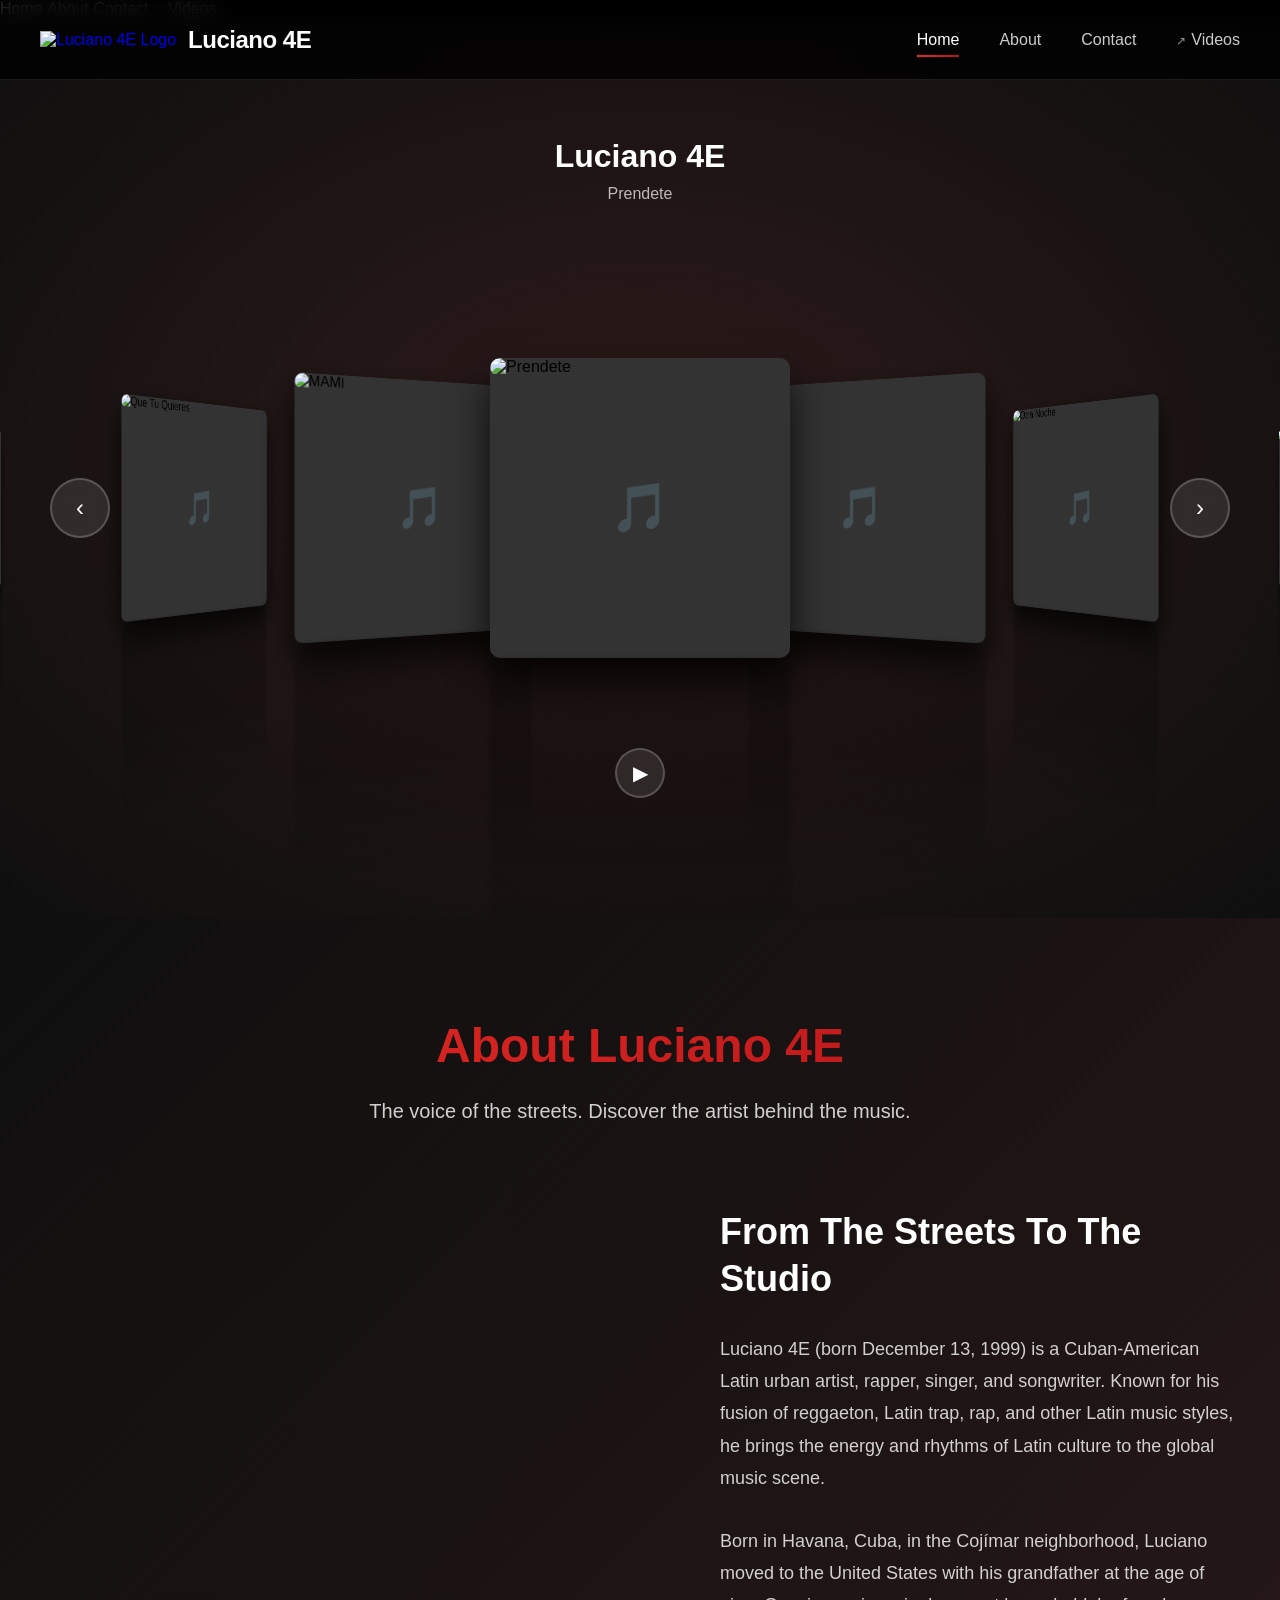
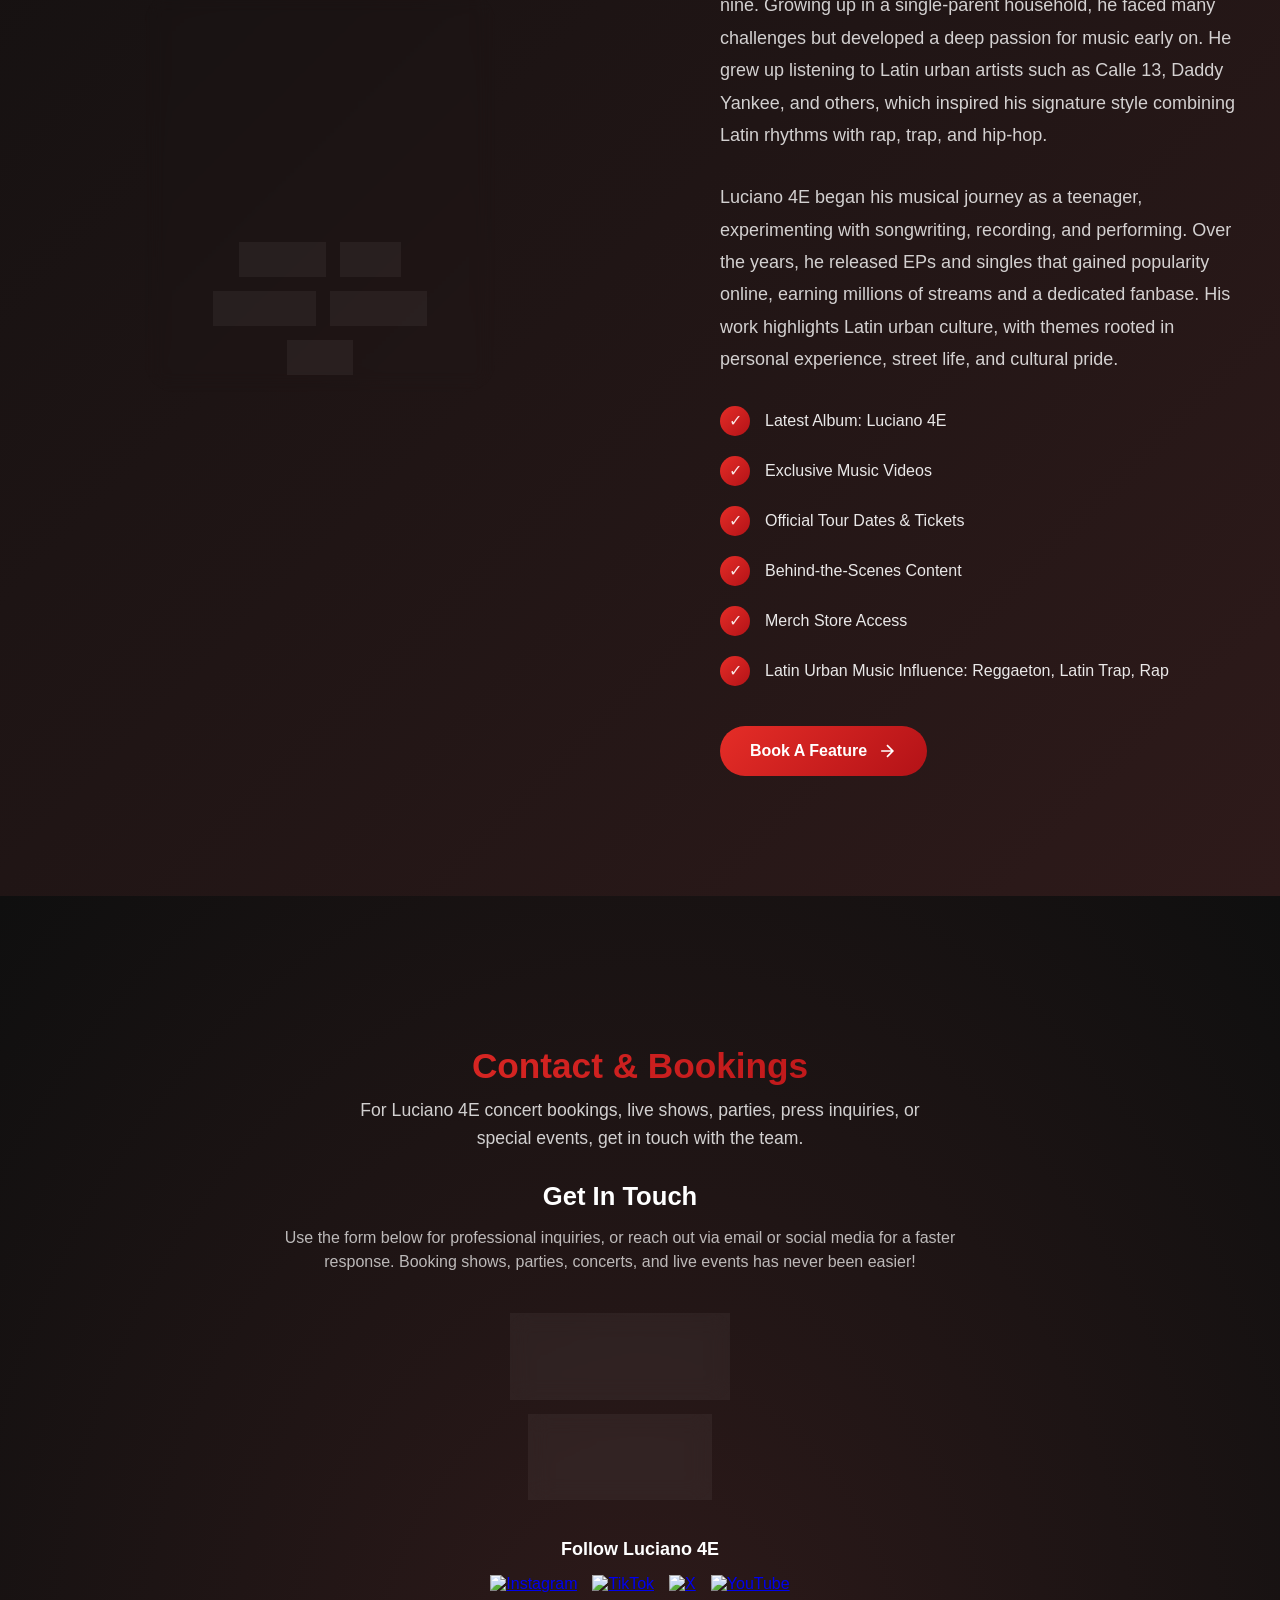
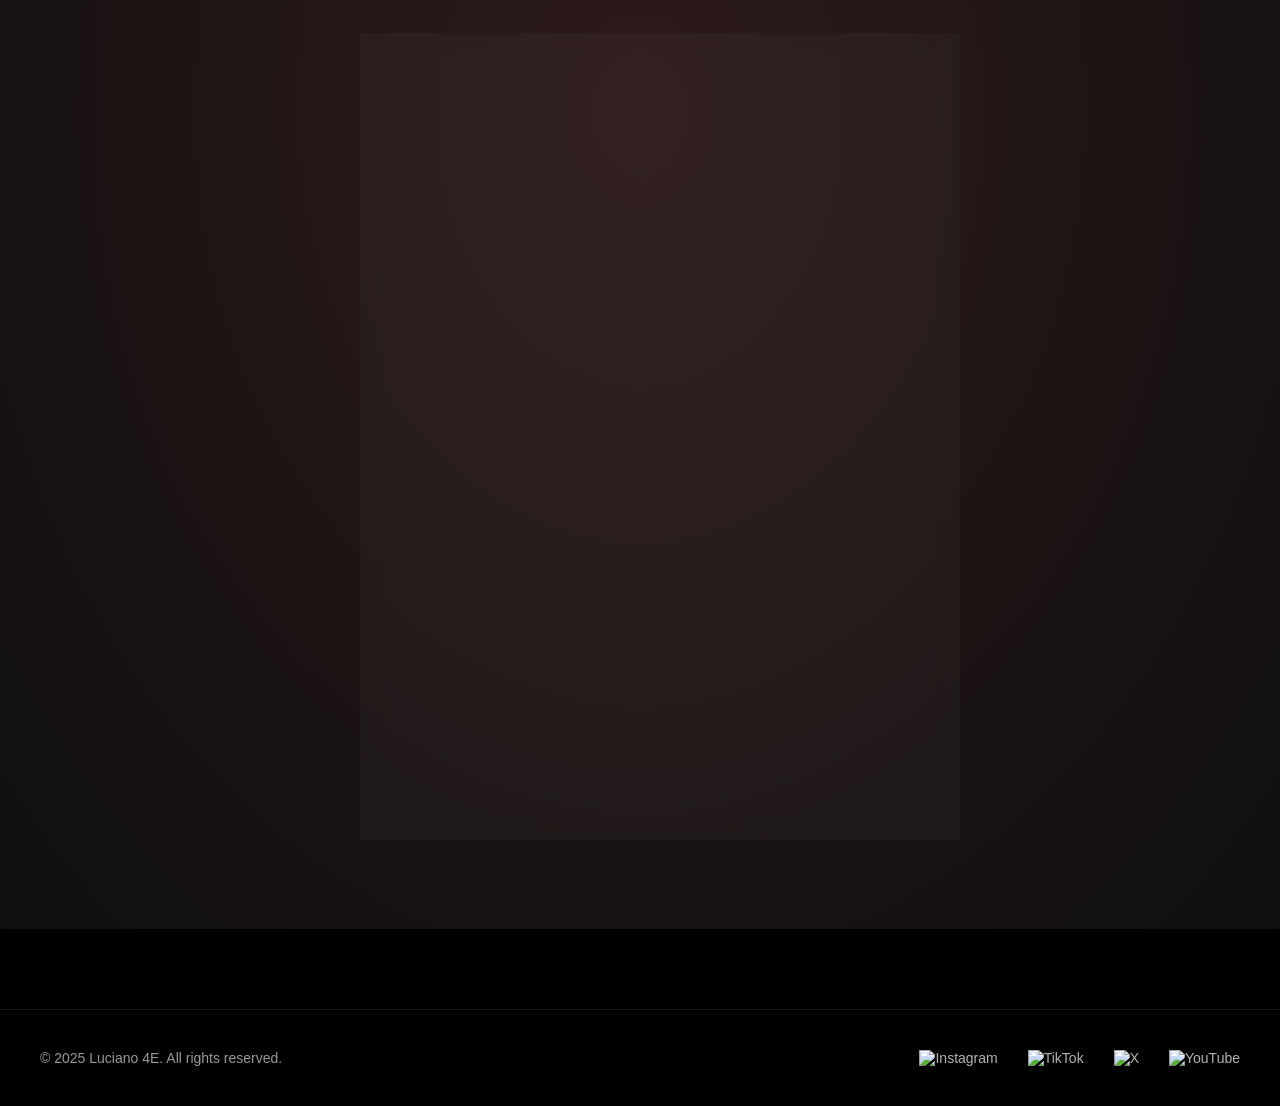
==== commit cf7fd2c6: "Update index.html" ====
--- a/index.html
+++ b/index.html
@@ -1343,6 +1343,54 @@
     </style>
 </head>
 <body>
+
+
+<header class="header bg-black text-white flex justify-between items-center px-6 py-3" id="header">
+    <a href="#home" class="logo-container flex items-center space-x-3">
+        <!-- Image Logo -->
+        <img src="https://imgur.com/XF2EFfm.png" 
+             alt="Luciano 4E Logo" 
+             class="logo-image object-contain" 
+             style="max-height: 38px; width: auto;">
+
+        <!-- Text Logo -->
+        <span class="logo-text font-bold text-xl tracking-wide text-red-600">Luciano 4E</span>
+    </a>
+
+    <!-- NAV MENU -->
+    <nav class="main-menu hidden md:flex space-x-6 text-base" id="mainMenu">
+        <a href="#home" class="menu-item active border-b-2 border-red-600">Home</a>
+        <a href="#about" class="menu-item">About</a>
+        <a href="#contact" class="menu-item">Contact</a>
+        <a href="https://youtube.com/@Luciano4E" target="_blank" rel="noopener noreferrer" class="menu-item external">Videos</a>
+    </nav>
+
+    <!-- MENU TOGGLE (visible on mobile) -->
+    <div class="menu-toggle flex flex-col space-y-1 cursor-pointer md:hidden" id="menuToggle">
+        <span class="block w-6 h-0.5 bg-white"></span>
+        <span class="block w-6 h-0.5 bg-white"></span>
+        <span class="block w-6 h-0.5 bg-white"></span>
+    </div>
+</header>
+
+<!-- MOBILE MENU (slides down) -->
+<nav id="mobileMenu" class="hidden flex flex-col bg-black text-white text-center space-y-4 py-4 border-t border-gray-800 md:hidden">
+    <a href="#home" class="menu-item active text-red-600">Home</a>
+    <a href="#about" class="menu-item">About</a>
+    <a href="#contact" class="menu-item">Contact</a>
+    <a href="https://youtube.com/@Luciano4E" target="_blank" rel="noopener noreferrer" class="menu-item external">Videos</a>
+</nav>
+
+<script>
+  const menuToggle = document.getElementById('menuToggle');
+  const mobileMenu = document.getElementById('mobileMenu');
+
+  menuToggle.addEventListener('click', () => {
+    mobileMenu.classList.toggle('hidden');
+    mobileMenu.classList.toggle('flex');
+  });
+</script>
+
 
 
 
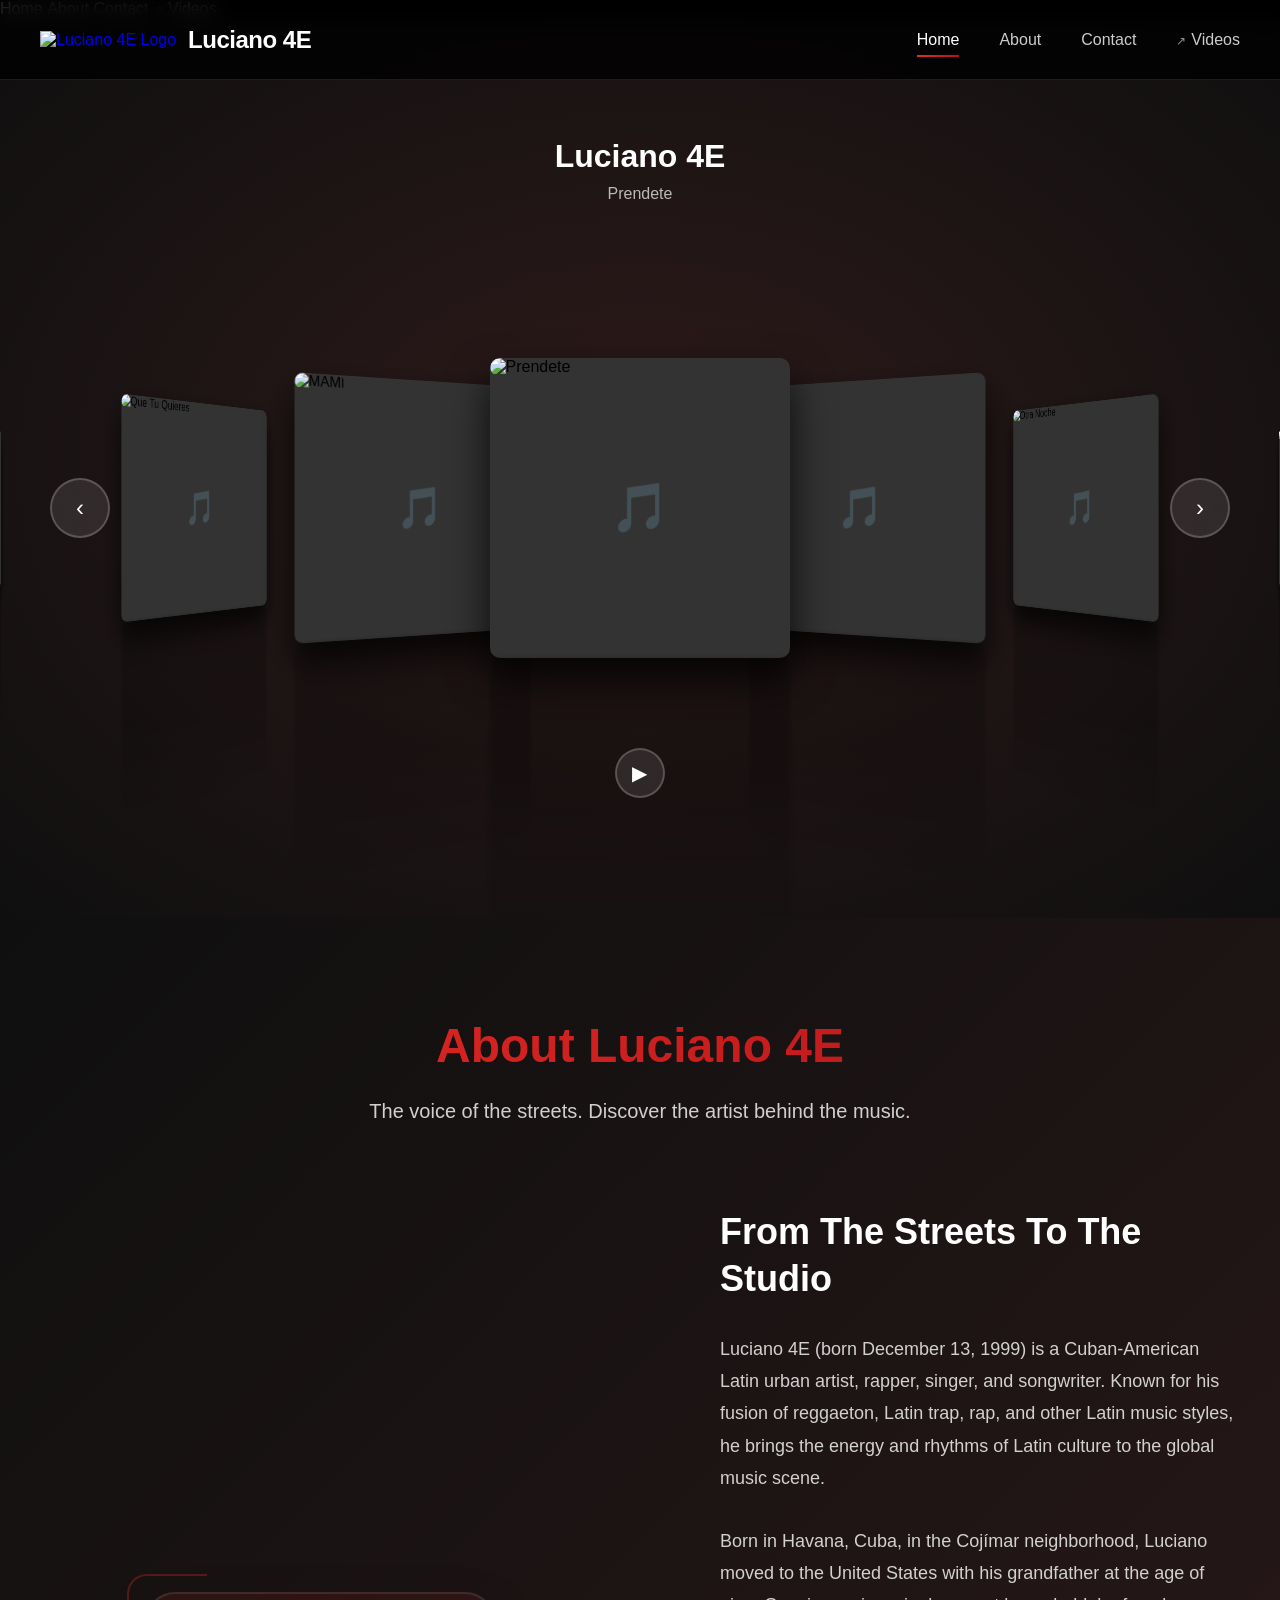
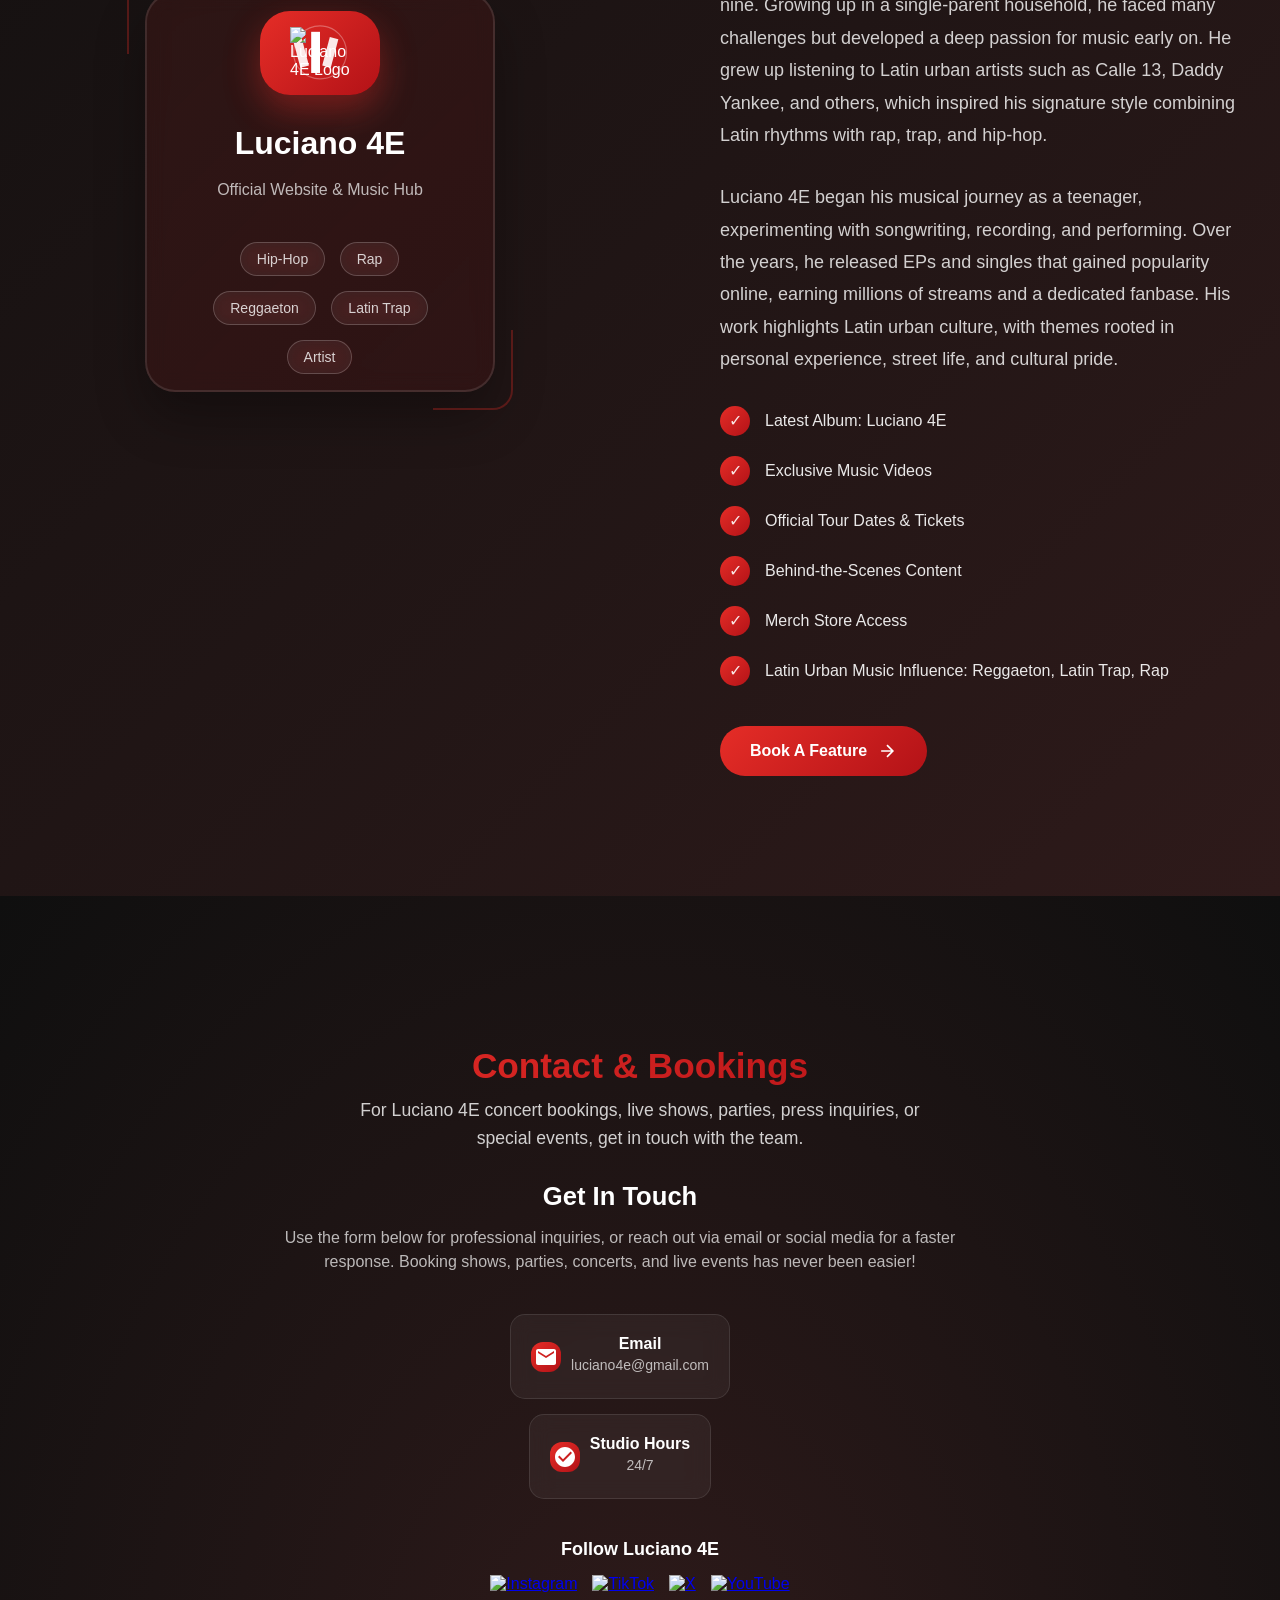
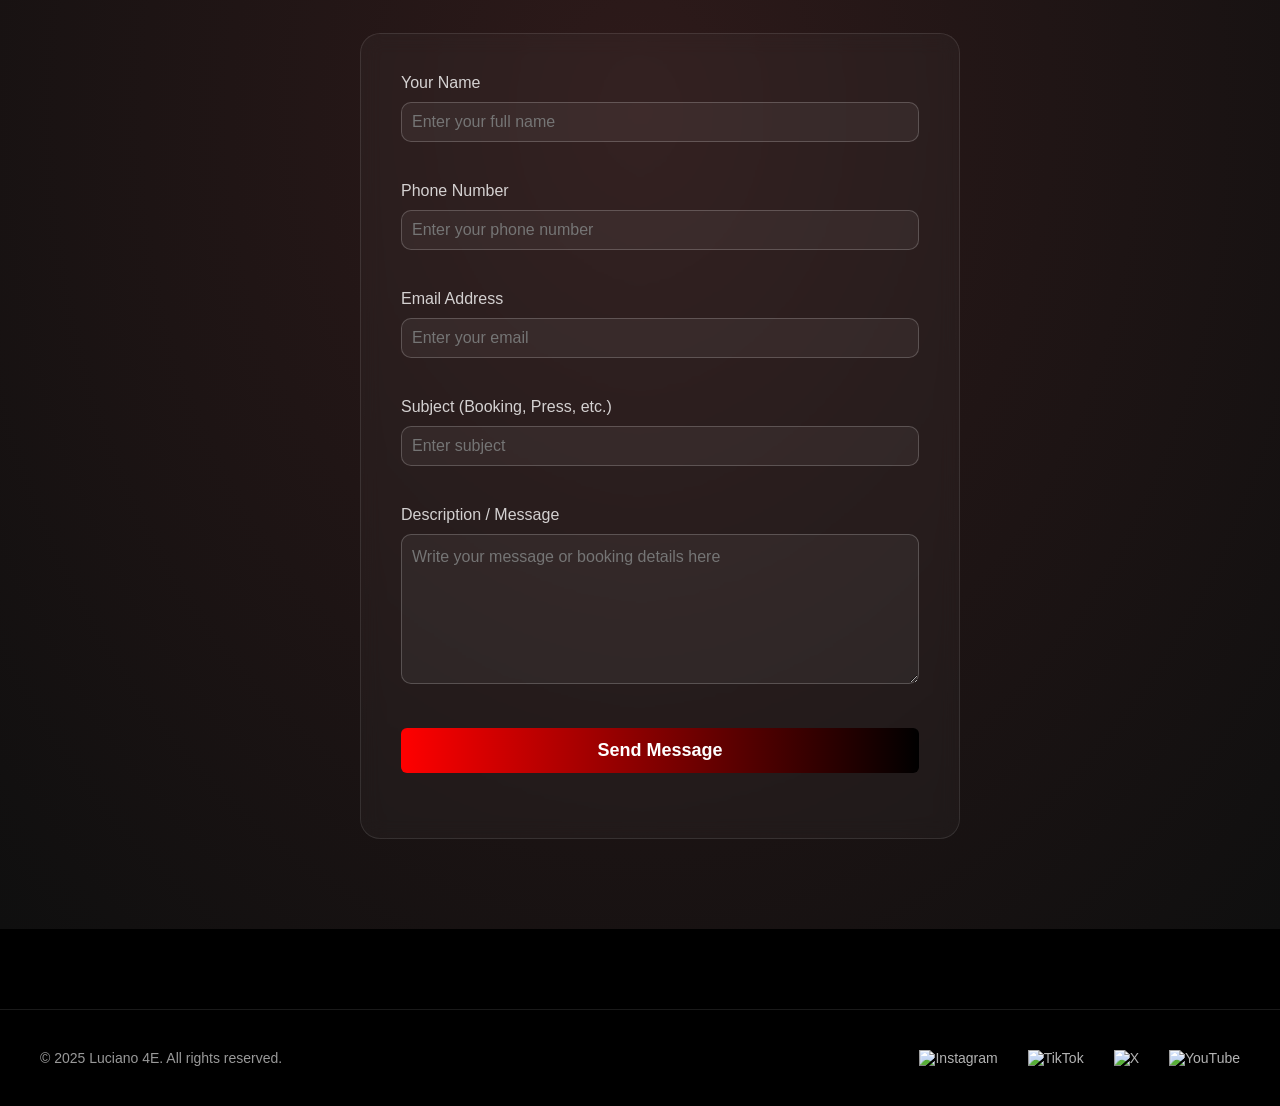
==== commit 1e1075bd: "Update index.html" ====
--- a/index.html
+++ b/index.html
@@ -8,7 +8,8 @@
     
     <meta name="description" content="Official website of Luciano 4E, the Cuban Trap Latino and Hip-Hop sensation. Stream music, watch videos, book performances, and shop exclusive merchandise from the voice of the streets.">
     
-    <meta name="keywords" content="Luciano 4E, Cuban Trap, Latin Trap, Cuban Hip Hop, Reggaeton, Cuban Rap, UK Drill, Latin Hip Hop, 4E Tapes, music streaming, music videos, artist bookings, exclusive merch">
+    <meta name="keywords" content="Luciano 4E, Luciano4E, luciano4E, luciano 4e, Luciano, Latin music artist, Cuban Trap, Latin Trap, Reggaeton, Latin Rap, Latin Hip Hop, Cuban Hip Hop, Spanish Trap, 4E Tapes, Luciano 4E music, Luciano 4E songs, Luciano 4E artist, Luciano 4E official, Luciano 4E videos, Luciano 4E streaming, Luciano 4E concerts, Luciano 4E merch, Latin artist, Latin music videos, Latin urban music, new Latin artist, Latin flow, Latin trap star, Latin music streaming, Latin hip hop artist">
+
 
       <!-- Favicon / Website Logo -->
 <link rel="icon" href="https://imgur.com/t1yjT7W.png" type="image/png">
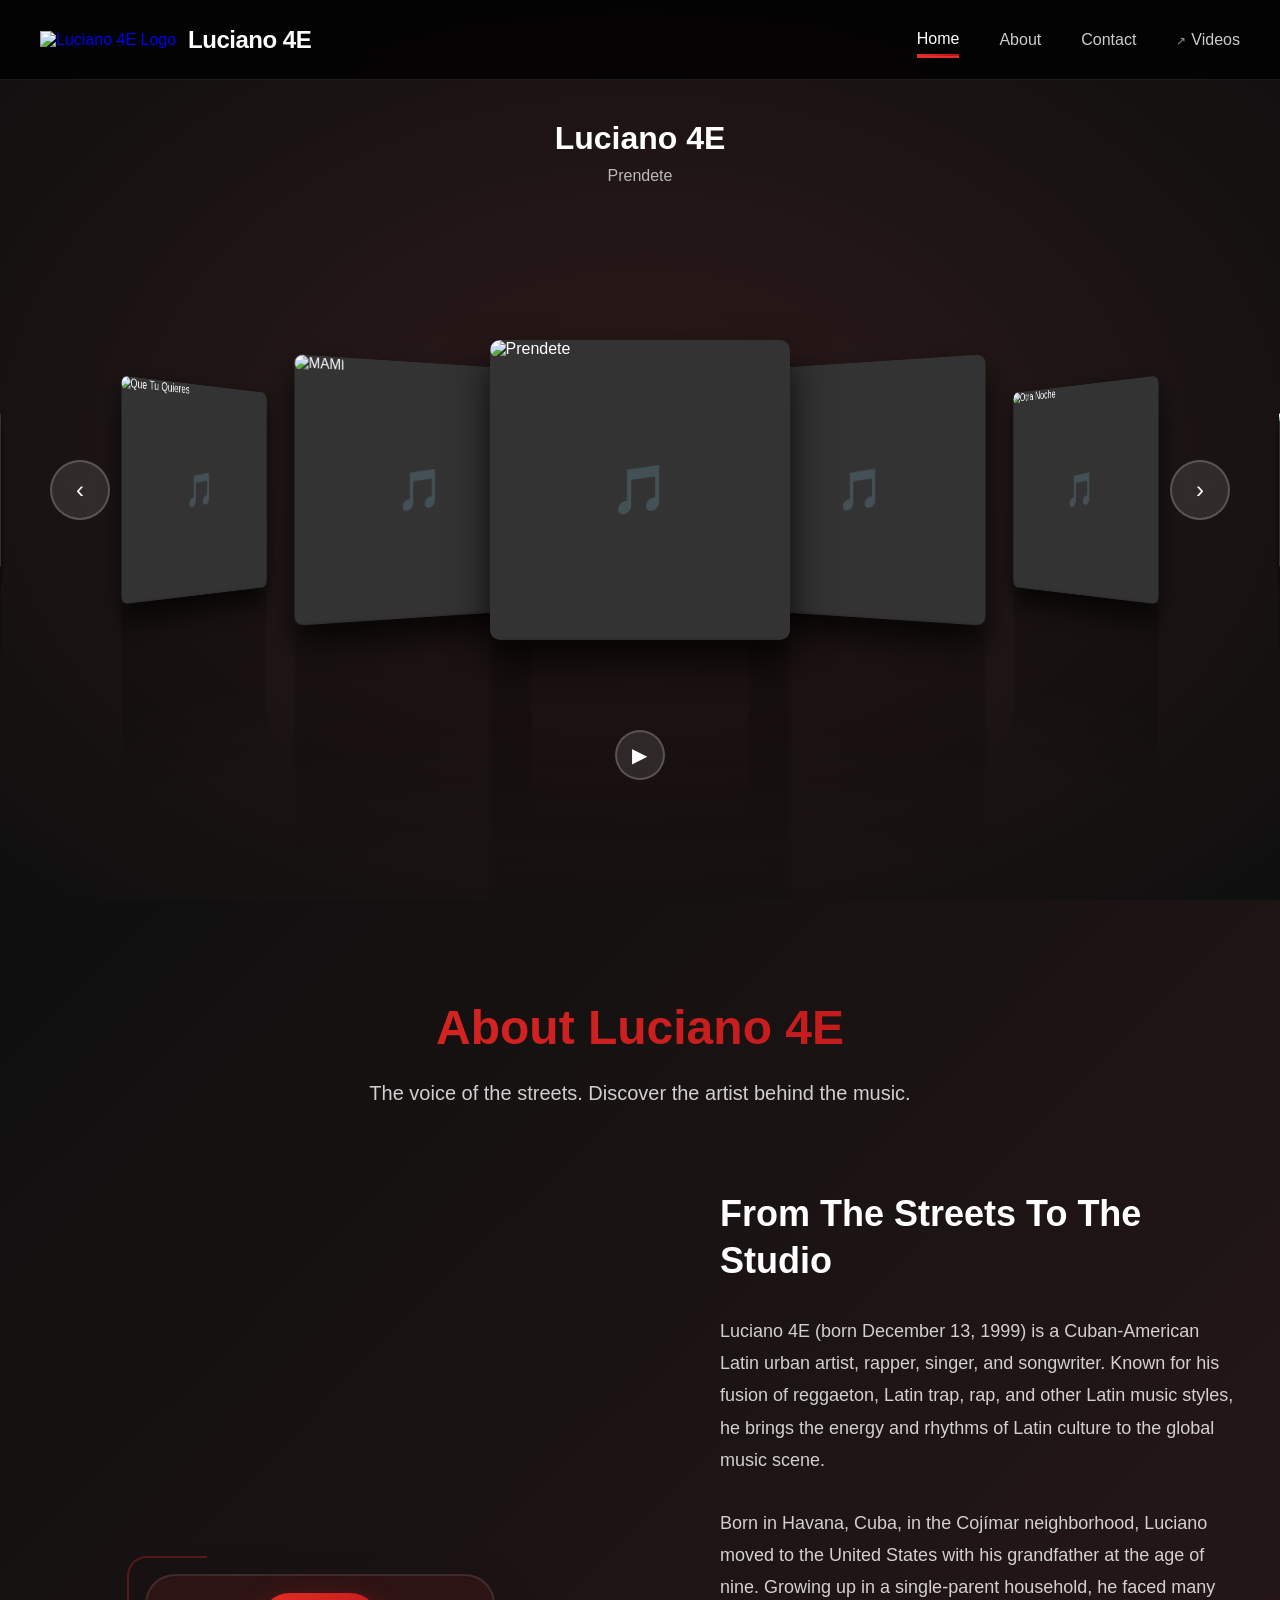
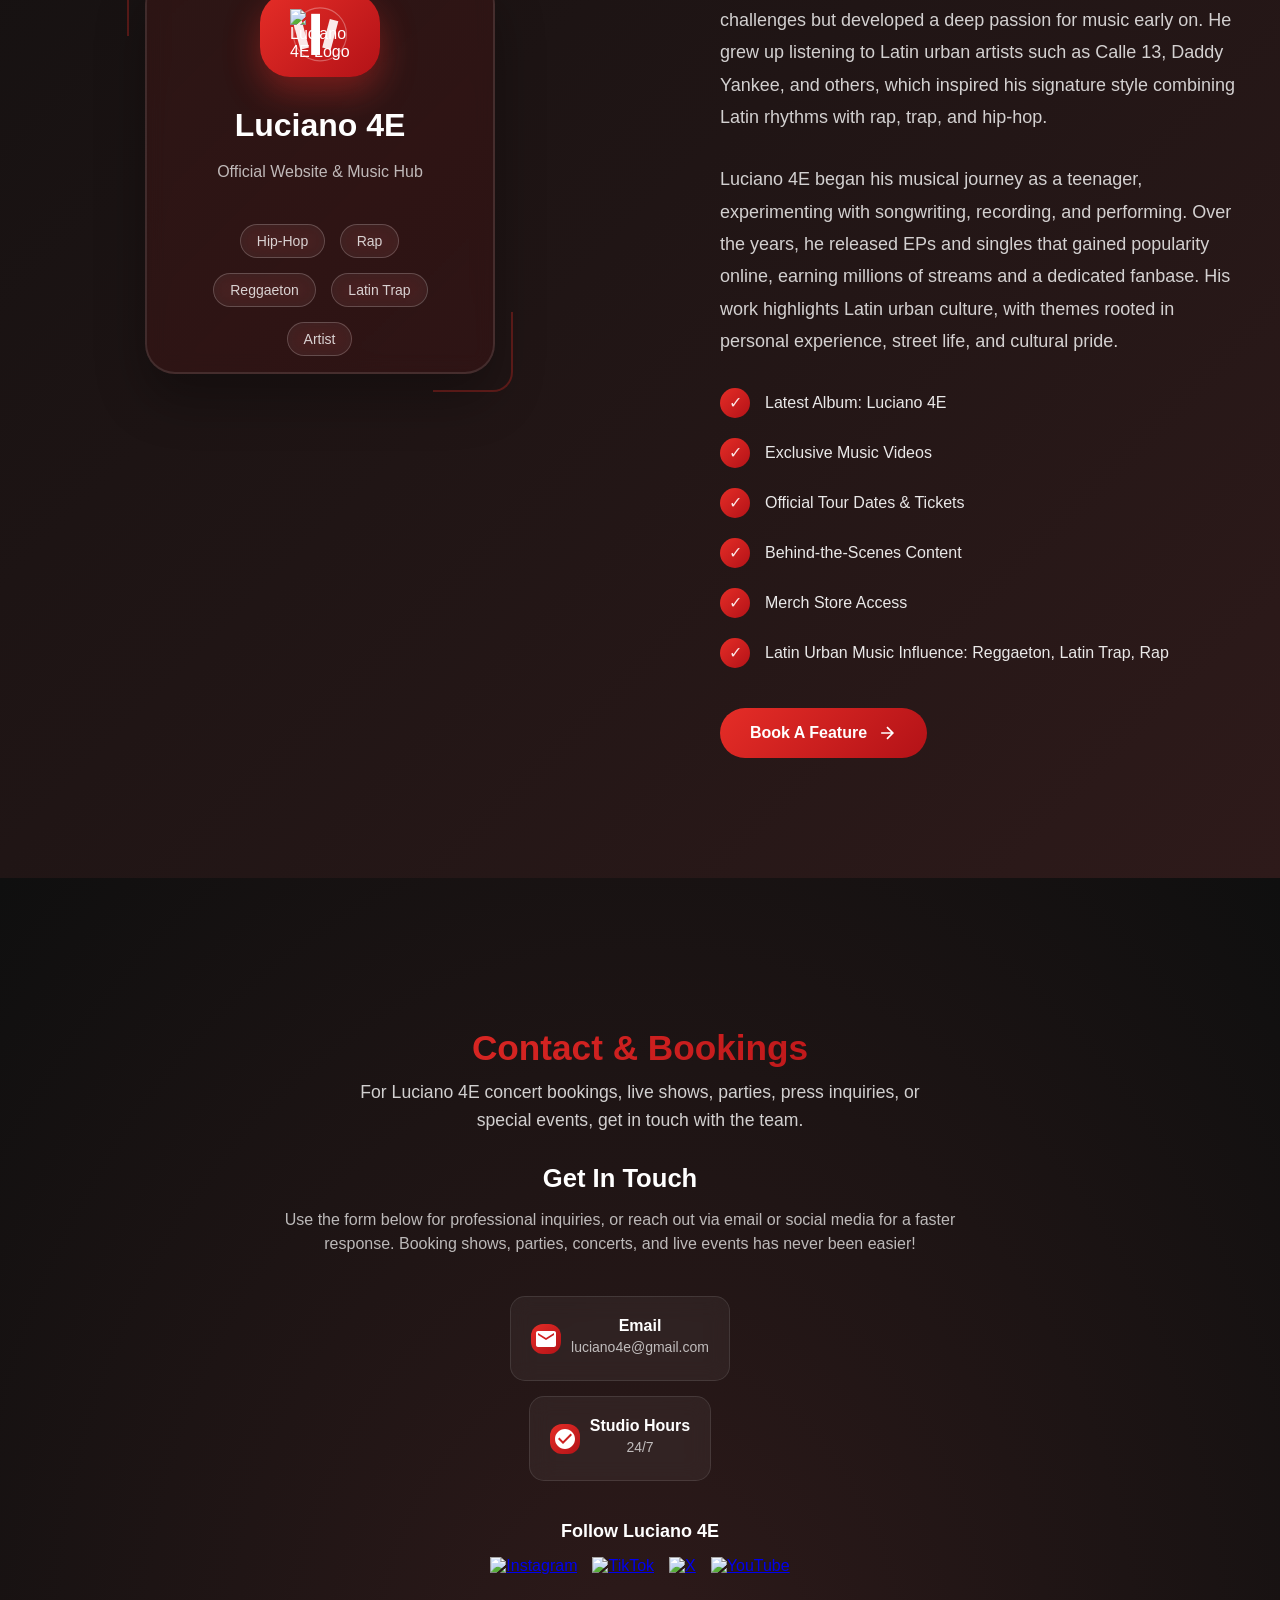
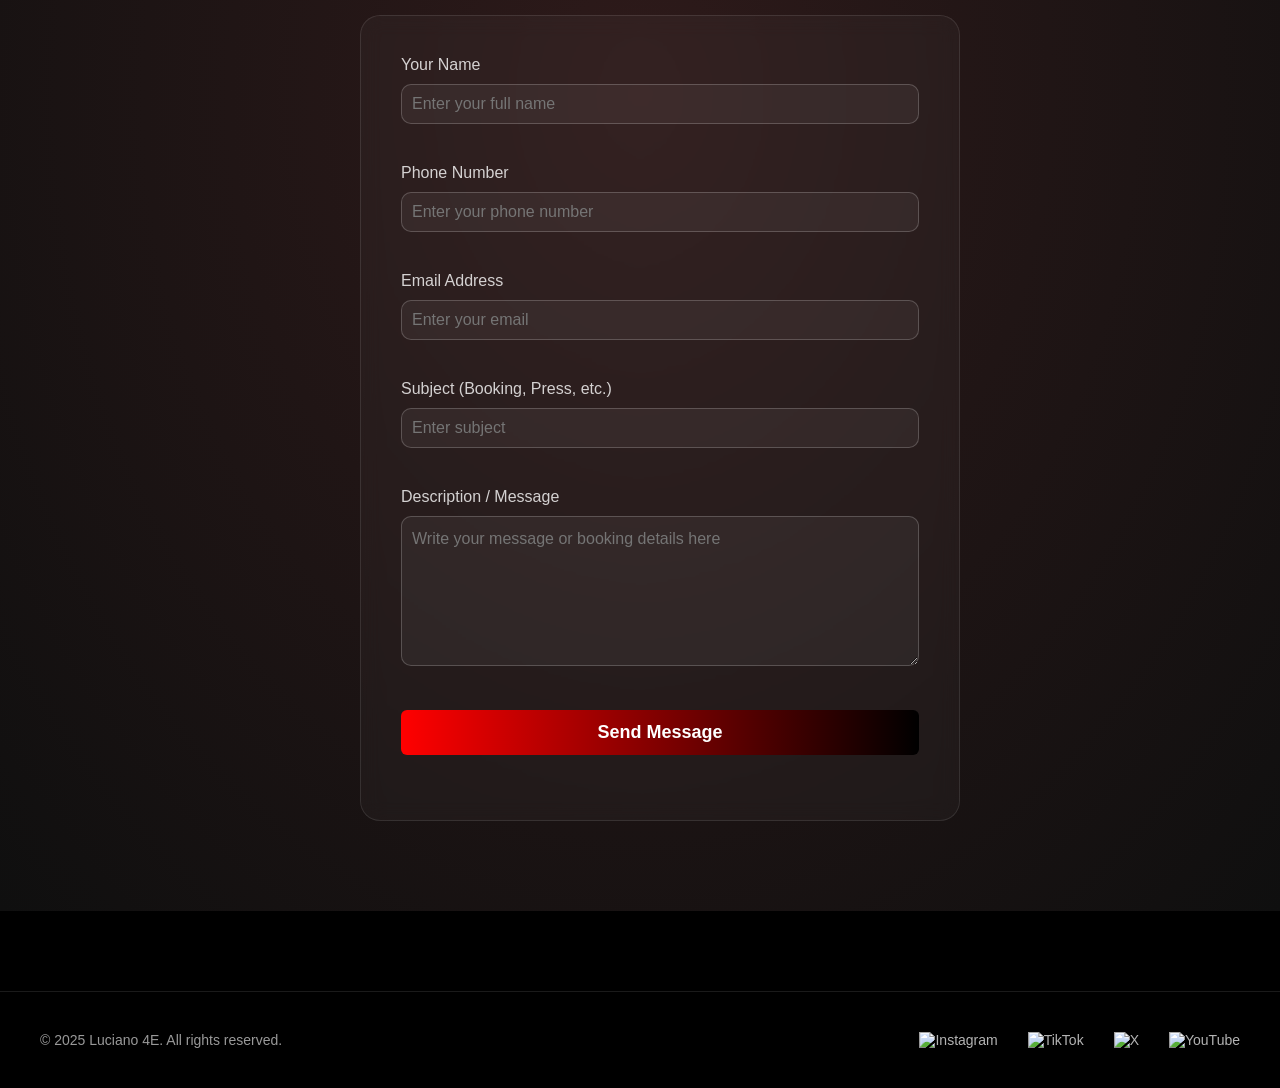
==== commit 56c9590d: "Update index.html" ====
--- a/index.html
+++ b/index.html
@@ -1,35 +1,109 @@
- <!DOCTYPE html>
+<!DOCTYPE html>
 <html lang="en">
 <head>
-    <meta charset="UTF-8">
-    <meta name="viewport" content="width=device-width, initial-scale=1.0">
-    
-    <title>Luciano 4E | Cuban Trap Latino & Hip-Hop Artist Official Website</title>
-    
-    <meta name="description" content="Official website of Luciano 4E, the Cuban Trap Latino and Hip-Hop sensation. Stream music, watch videos, book performances, and shop exclusive merchandise from the voice of the streets.">
-    
-    <meta name="keywords" content="Luciano 4E, Luciano4E, luciano4E, luciano 4e, Luciano, Latin music artist, Cuban Trap, Latin Trap, Reggaeton, Latin Rap, Latin Hip Hop, Cuban Hip Hop, Spanish Trap, 4E Tapes, Luciano 4E music, Luciano 4E songs, Luciano 4E artist, Luciano 4E official, Luciano 4E videos, Luciano 4E streaming, Luciano 4E concerts, Luciano 4E merch, Latin artist, Latin music videos, Latin urban music, new Latin artist, Latin flow, Latin trap star, Latin music streaming, Latin hip hop artist">
-
-
-      <!-- Favicon / Website Logo -->
+<meta charset="UTF-8">
+<meta name="viewport" content="width=device-width, initial-scale=1.0">
+
+<title>Luciano 4E | Cuban Trap Latino & Hip-Hop Artist Official Website</title>
+
+<meta name="description" content="Official website of Luciano 4E, the Cuban Trap Latino and Hip-Hop sensation. Stream music, watch videos, book performances, and shop exclusive merchandise from the voice of the streets.">
+<meta name="keywords" content="Luciano 4E, Latin Trap, Cuban Trap, Hip Hop, Reggaeton, Latin Rap, Music, Videos, Merch">
+
+<!-- Favicon -->
 <link rel="icon" href="https://imgur.com/t1yjT7W.png" type="image/png">
-<link rel="apple-touch-icon" href="https://imgur.com/t1yjT7W.png">
-<meta name="theme-color" content="#ffffff">
-    
-    <link rel="canonical" href="https://www.luciano4e.com/">
-
-    <!-- Open Graph for social sharing -->
-    <meta property="og:title" content="Luciano 4E | Cuban Trap Latino & Hip-Hop Artist Official Website">
-    <meta property="og:description" content="Official website of Luciano 4E. Stream music, watch videos, book performances, and get exclusive merch from the voice of the streets.">
-    <meta property="og:url" content="https://www.luciano4e.com/">
-    <meta property="og:type" content="music.group">
-    <meta property="og:image" content="https://imgur.com/t1yjT7W.png">
-
-    <!-- Twitter Card -->
-    <meta name="twitter:card" content="summary_large_image">
-    <meta name="twitter:title" content="Luciano 4E | Cuban Trap Latino & Hip-Hop Artist">
-    <meta name="twitter:description" content="Official website of Luciano 4E. Stream music, watch videos, book performances, and shop exclusive merch.">
-    <meta name="twitter:image" content="https://imgur.com/t1yjT7W.png">
+
+<!-- Open Graph -->
+<meta property="og:title" content="Luciano 4E | Cuban Trap Latino & Hip-Hop Artist">
+<meta property="og:description" content="Official website of Luciano 4E. Stream music, watch videos, book performances, and get exclusive merch.">
+<meta property="og:url" content="https://www.luciano4e.com/">
+<meta property="og:type" content="music.group">
+<meta property="og:image" content="https://imgur.com/t1yjT7W.png">
+
+<!-- Twitter -->
+<meta name="twitter:card" content="summary_large_image">
+<meta name="twitter:title" content="Luciano 4E | Cuban Trap Latino & Hip-Hop Artist">
+<meta name="twitter:description" content="Official website of Luciano 4E. Stream music, watch videos, book performances, and shop exclusive merch.">
+<meta name="twitter:image" content="https://imgur.com/t1yjT7W.png">
+
+<style>
+/* Reset & Base */
+* { margin: 0; padding: 0; box-sizing: border-box; }
+html { scroll-behavior: smooth; }
+body { font-family: -apple-system, BlinkMacSystemFont, 'Segoe UI', Roboto, sans-serif; background: #000; color: white; overflow-x: hidden; }
+
+/* Header */
+.header { position: fixed; top: 0; left: 0; right: 0; height: 80px; background: rgba(0,0,0,0.8); backdrop-filter: blur(10px); display: flex; justify-content: space-between; align-items: center; padding: 0 40px; z-index: 1000; transition: all 0.3s; }
+.header.scrolled { background: rgba(0,0,0,0.95); height: 70px; }
+
+.logo-container { display: flex; align-items: center; gap: 12px; text-decoration: none; }
+.logo-image { max-height: 38px; width: auto; }
+.logo-text { font-size: 1.25rem; font-weight: bold; color: #e52d27; }
+
+/* Desktop Menu */
+.main-menu { display: flex; gap: 24px; }
+.menu-item { text-decoration: none; color: rgba(255,255,255,0.8); padding-bottom: 2px; transition: 0.3s; }
+.menu-item:hover { color: white; }
+.menu-item.active { color: #e52d27; border-bottom: 2px solid #e52d27; }
+.menu-item.external::before { content: "↗ "; font-size: 0.75rem; opacity: 0.7; }
+
+/* Mobile Menu Toggle */
+.menu-toggle { display: none; flex-direction: column; gap: 4px; cursor: pointer; }
+.menu-toggle span { width: 25px; height: 3px; background: white; border-radius: 2px; transition: 0.3s; }
+
+/* Mobile Menu */
+#mobileMenu { display: none; flex-direction: column; gap: 16px; text-align: center; background: rgba(0,0,0,0.95); padding: 16px 0; }
+#mobileMenu a { color: white; text-decoration: none; font-size: 1rem; }
+#mobileMenu a.active { color: #e52d27; }
+
+/* Responsive */
+@media (max-width: 768px) {
+  .main-menu { display: none; }
+  .menu-toggle { display: flex; }
+}
+</style>
+</head>
+<body>
+
+<header class="header" id="header">
+  <a href="#home" class="logo-container">
+    <img src="https://imgur.com/XF2EFfm.png" alt="Luciano 4E Logo" class="logo-image">
+    <span class="logo-text">Luciano 4E</span>
+  </a>
+
+  <nav class="main-menu" id="mainMenu">
+    <a href="#home" class="menu-item active">Home</a>
+    <a href="#about" class="menu-item">About</a>
+    <a href="#contact" class="menu-item">Contact</a>
+    <a href="https://youtube.com/@Luciano4E" target="_blank" class="menu-item external">Videos</a>
+  </nav>
+
+  <div class="menu-toggle" id="menuToggle">
+    <span></span>
+    <span></span>
+    <span></span>
+  </div>
+</header>
+
+<nav id="mobileMenu">
+  <a href="#home" class="menu-item active">Home</a>
+  <a href="#about" class="menu-item">About</a>
+  <a href="#contact" class="menu-item">Contact</a>
+  <a href="https://youtube.com/@Luciano4E" target="_blank" class="menu-item external">Videos</a>
+</nav>
+
+<script>
+const menuToggle = document.getElementById('menuToggle');
+const mobileMenu = document.getElementById('mobileMenu');
+
+menuToggle.addEventListener('click', () => {
+  mobileMenu.style.display = mobileMenu.style.display === 'flex' ? 'none' : 'flex';
+  menuToggle.classList.toggle('active');
+});
+</script>
+
+</body>
+</html>
+
 
     <!-- JSON-LD Schema for SEO -->
     <script type="application/ld+json">
@@ -1344,53 +1418,6 @@
     </style>
 </head>
 <body>
-
-
-<header class="header bg-black text-white flex justify-between items-center px-6 py-3" id="header">
-    <a href="#home" class="logo-container flex items-center space-x-3">
-        <!-- Image Logo -->
-        <img src="https://imgur.com/XF2EFfm.png" 
-             alt="Luciano 4E Logo" 
-             class="logo-image object-contain" 
-             style="max-height: 38px; width: auto;">
-
-        <!-- Text Logo -->
-        <span class="logo-text font-bold text-xl tracking-wide text-red-600">Luciano 4E</span>
-    </a>
-
-    <!-- NAV MENU -->
-    <nav class="main-menu hidden md:flex space-x-6 text-base" id="mainMenu">
-        <a href="#home" class="menu-item active border-b-2 border-red-600">Home</a>
-        <a href="#about" class="menu-item">About</a>
-        <a href="#contact" class="menu-item">Contact</a>
-        <a href="https://youtube.com/@Luciano4E" target="_blank" rel="noopener noreferrer" class="menu-item external">Videos</a>
-    </nav>
-
-    <!-- MENU TOGGLE (visible on mobile) -->
-    <div class="menu-toggle flex flex-col space-y-1 cursor-pointer md:hidden" id="menuToggle">
-        <span class="block w-6 h-0.5 bg-white"></span>
-        <span class="block w-6 h-0.5 bg-white"></span>
-        <span class="block w-6 h-0.5 bg-white"></span>
-    </div>
-</header>
-
-<!-- MOBILE MENU (slides down) -->
-<nav id="mobileMenu" class="hidden flex flex-col bg-black text-white text-center space-y-4 py-4 border-t border-gray-800 md:hidden">
-    <a href="#home" class="menu-item active text-red-600">Home</a>
-    <a href="#about" class="menu-item">About</a>
-    <a href="#contact" class="menu-item">Contact</a>
-    <a href="https://youtube.com/@Luciano4E" target="_blank" rel="noopener noreferrer" class="menu-item external">Videos</a>
-</nav>
-
-<script>
-  const menuToggle = document.getElementById('menuToggle');
-  const mobileMenu = document.getElementById('mobileMenu');
-
-  menuToggle.addEventListener('click', () => {
-    mobileMenu.classList.toggle('hidden');
-    mobileMenu.classList.toggle('flex');
-  });
-</script>
 
 
 
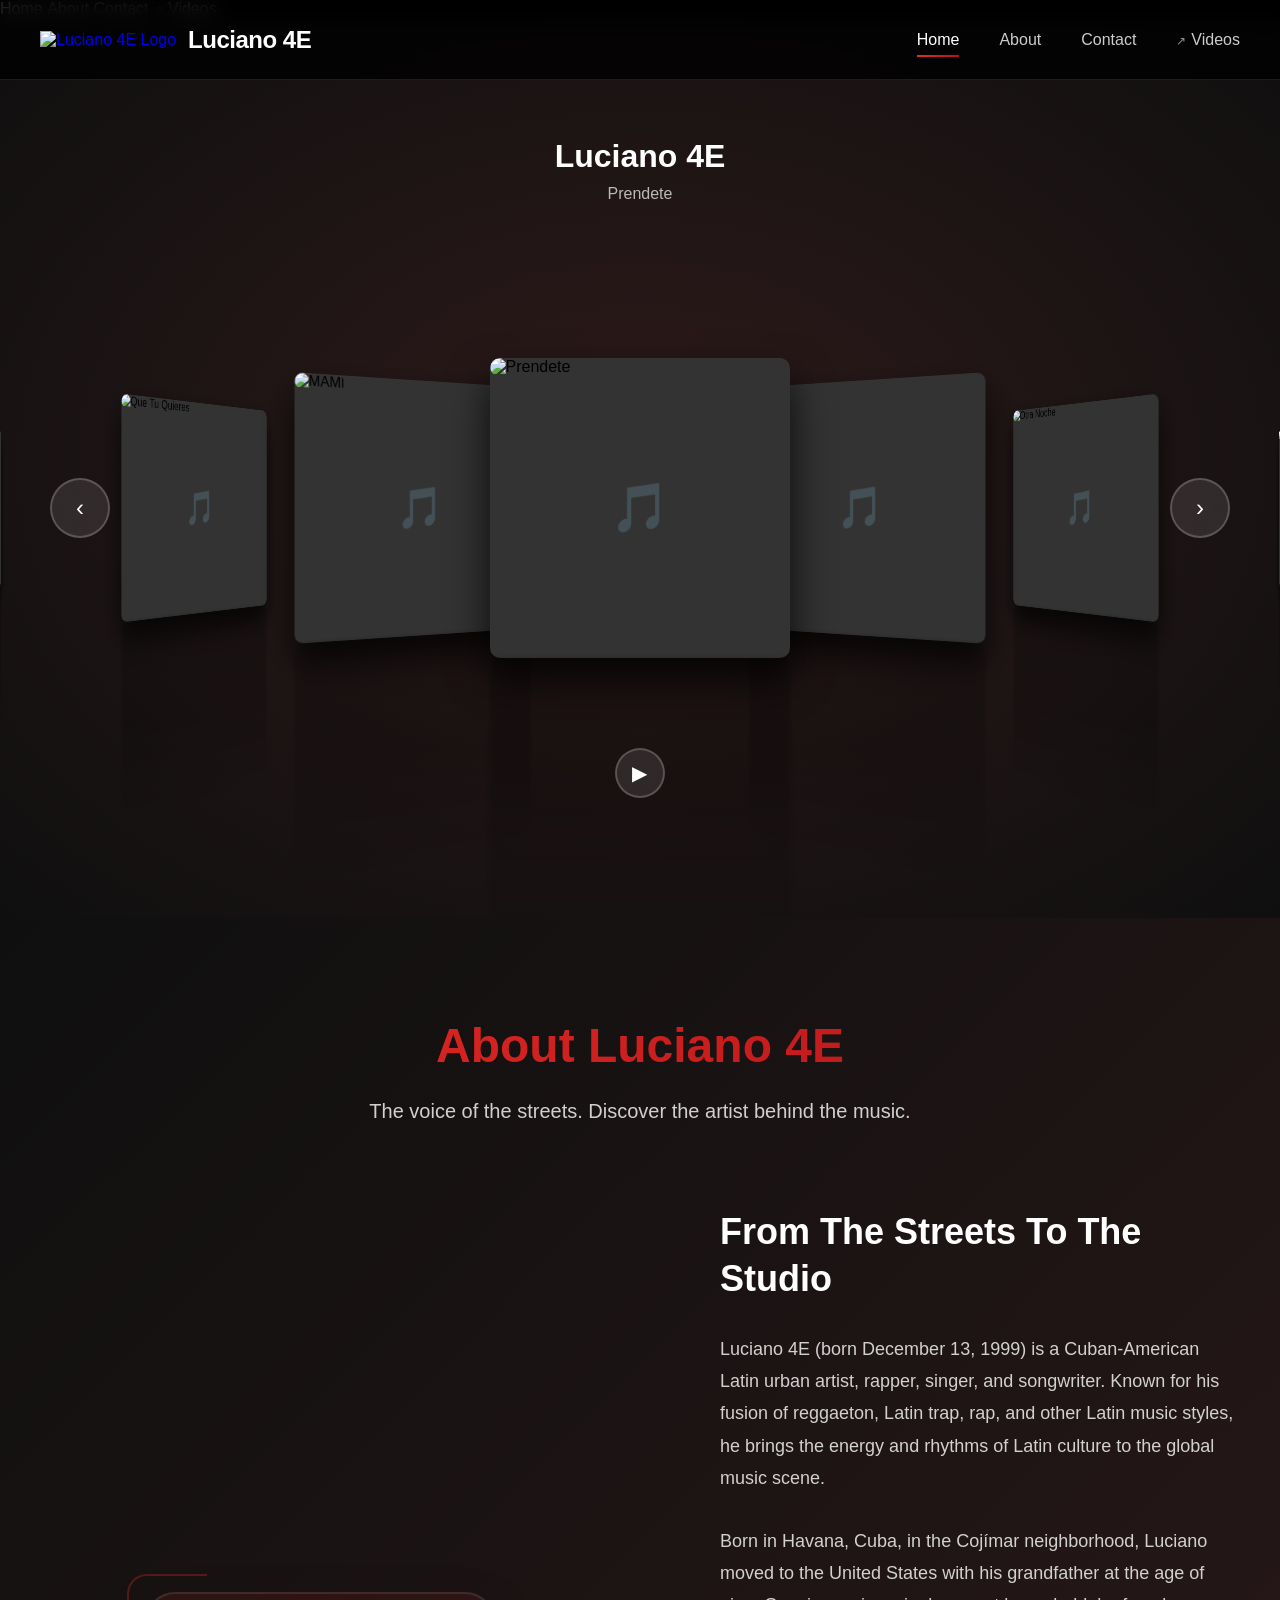
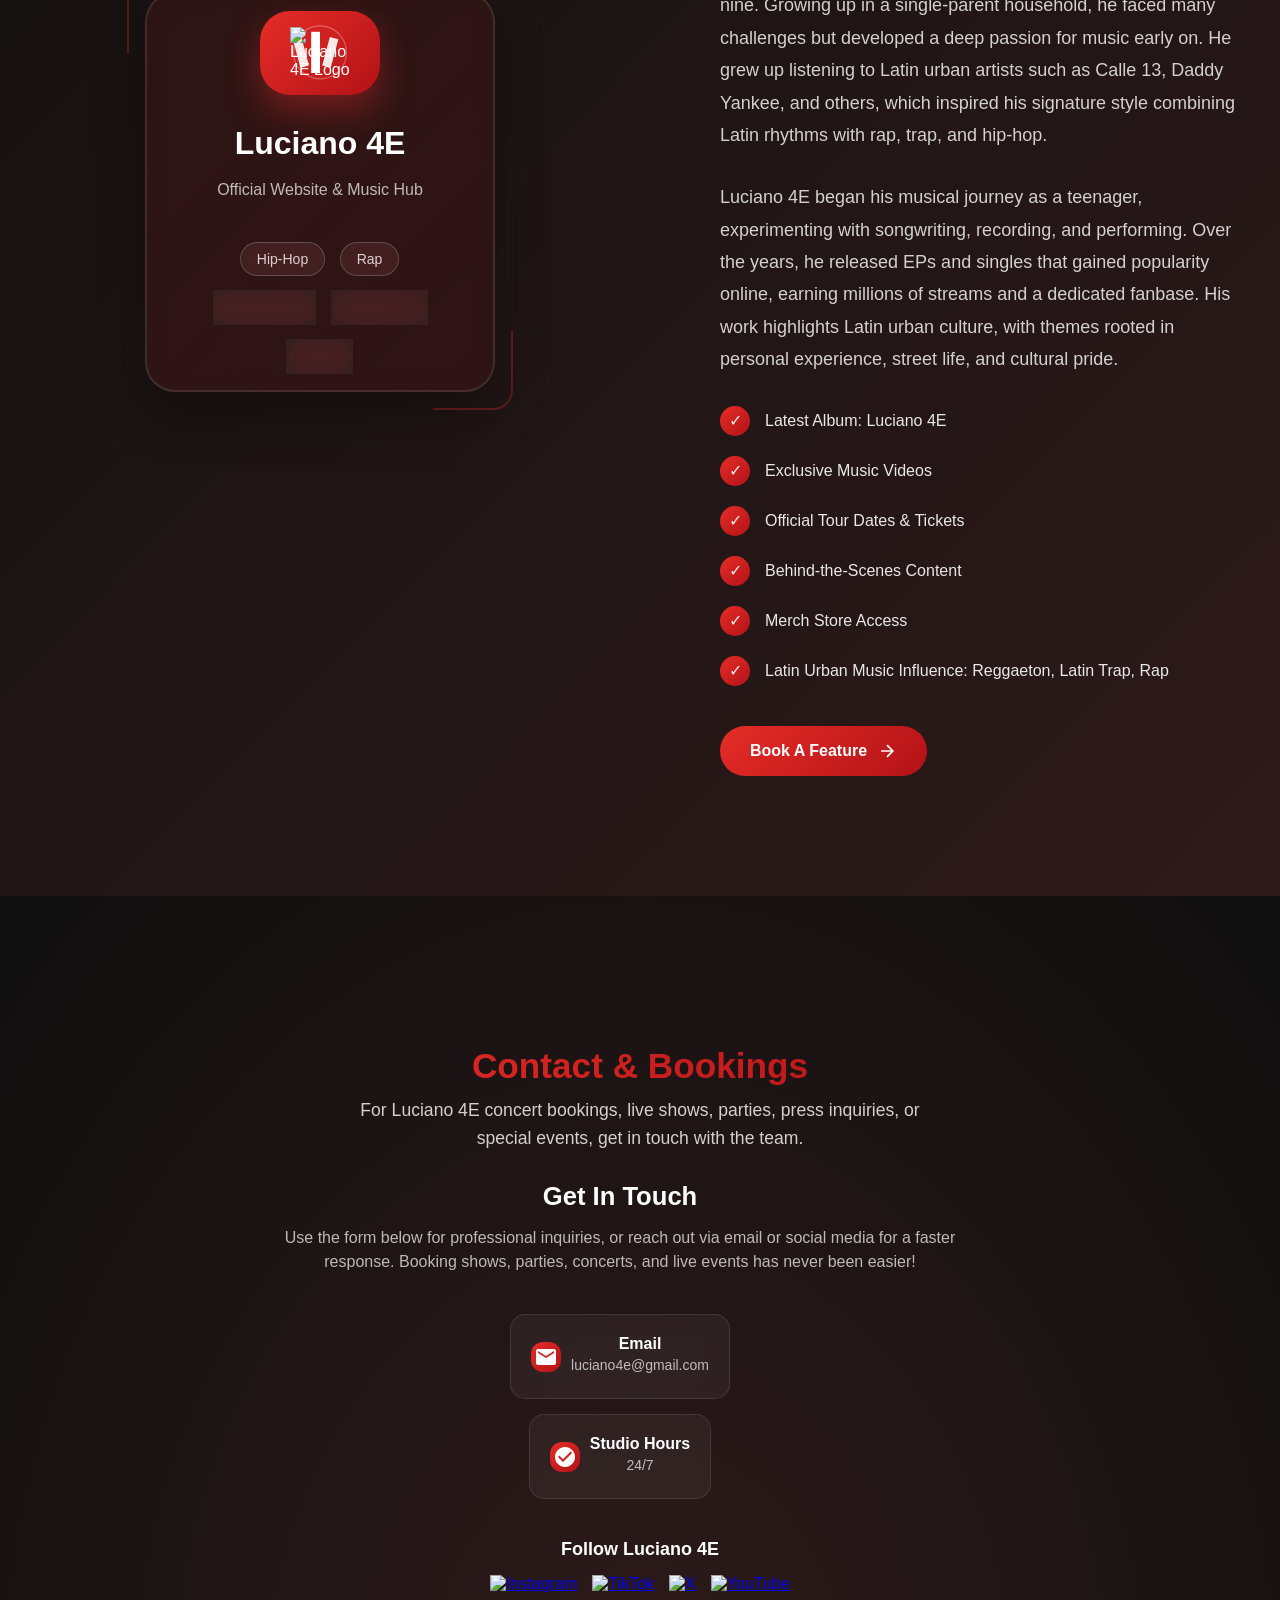
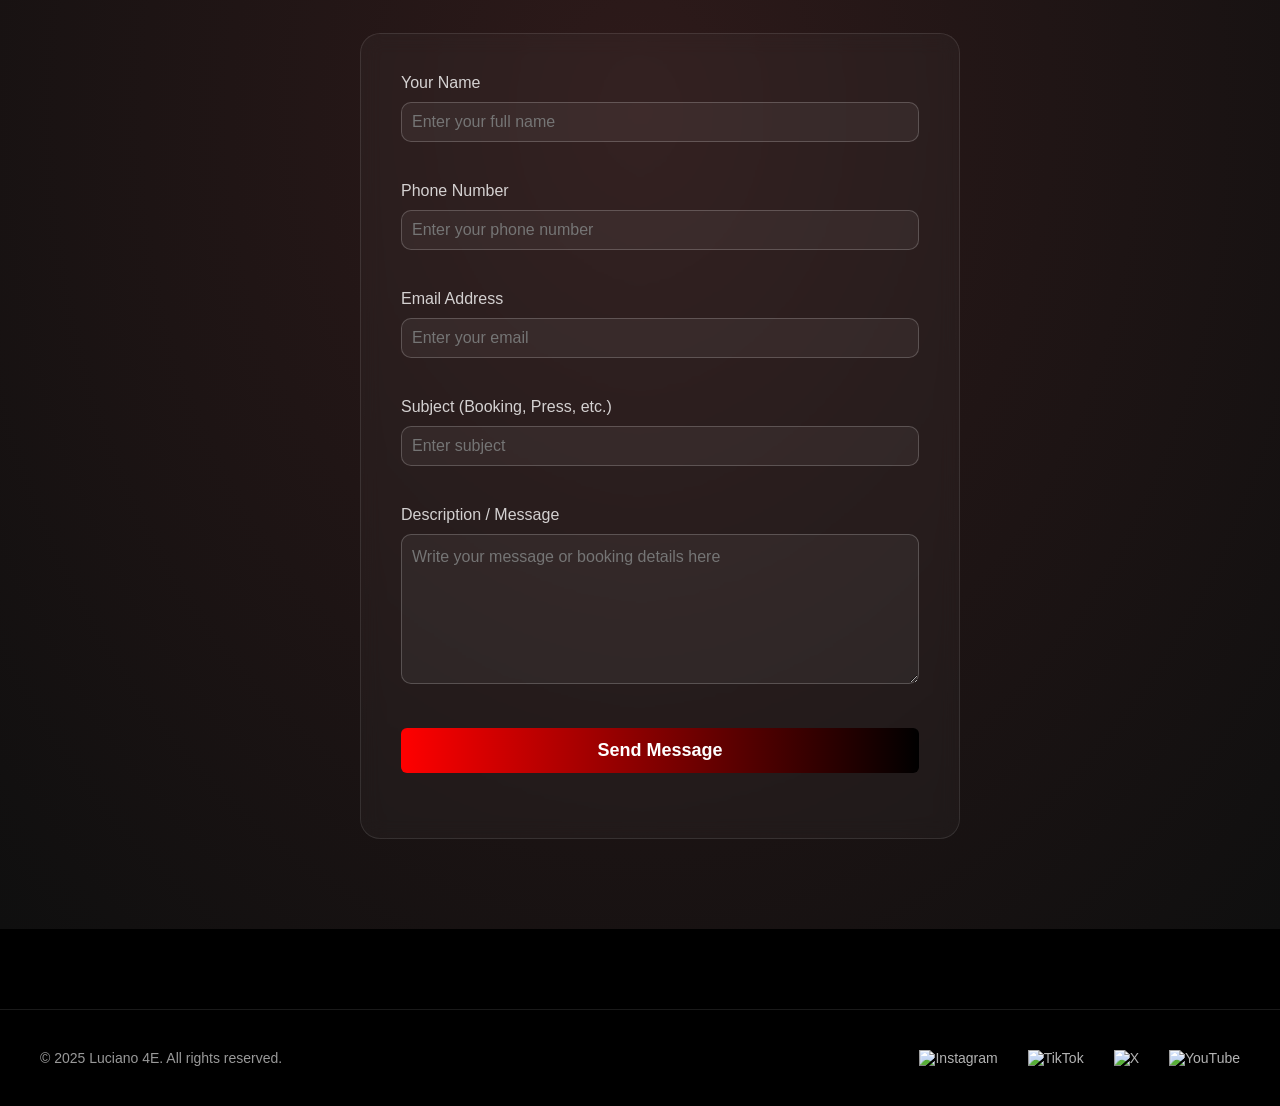
==== commit 0bb9355e: "Update index.html" ====
--- a/index.html
+++ b/index.html
@@ -1,109 +1,35 @@
-<!DOCTYPE html>
+ <!DOCTYPE html>
 <html lang="en">
 <head>
-<meta charset="UTF-8">
-<meta name="viewport" content="width=device-width, initial-scale=1.0">
-
-<title>Luciano 4E | Cuban Trap Latino & Hip-Hop Artist Official Website</title>
-
-<meta name="description" content="Official website of Luciano 4E, the Cuban Trap Latino and Hip-Hop sensation. Stream music, watch videos, book performances, and shop exclusive merchandise from the voice of the streets.">
-<meta name="keywords" content="Luciano 4E, Latin Trap, Cuban Trap, Hip Hop, Reggaeton, Latin Rap, Music, Videos, Merch">
-
-<!-- Favicon -->
+    <meta charset="UTF-8">
+    <meta name="viewport" content="width=device-width, initial-scale=1.0, maximum-scale=1, user-scalable=no"> 
+    
+    <title>Luciano 4E | Cuban Trap Latino & Hip-Hop Artist Official Website</title>
+    
+    <meta name="description" content="Official website of Luciano 4E, the Cuban Trap Latino and Hip-Hop sensation. Stream music, watch videos, book performances, and shop exclusive merchandise from the voice of the streets.">
+    
+    <meta name="keywords" content="Luciano 4E, Luciano4E, luciano4E, luciano 4e, Luciano, Latin music artist, Cuban Trap, Latin Trap, Reggaeton, Latin Rap, Latin Hip Hop, Cuban Hip Hop, Spanish Trap, 4E Tapes, Luciano 4E music, Luciano 4E songs, Luciano 4E artist, Luciano 4E official, Luciano 4E videos, Luciano 4E streaming, Luciano 4E concerts, Luciano 4E merch, Latin artist, Latin music videos, Latin urban music, new Latin artist, Latin flow, Latin trap star, Latin music streaming, Latin hip hop artist">
+
+
+      <!-- Favicon / Website Logo -->
 <link rel="icon" href="https://imgur.com/t1yjT7W.png" type="image/png">
-
-<!-- Open Graph -->
-<meta property="og:title" content="Luciano 4E | Cuban Trap Latino & Hip-Hop Artist">
-<meta property="og:description" content="Official website of Luciano 4E. Stream music, watch videos, book performances, and get exclusive merch.">
-<meta property="og:url" content="https://www.luciano4e.com/">
-<meta property="og:type" content="music.group">
-<meta property="og:image" content="https://imgur.com/t1yjT7W.png">
-
-<!-- Twitter -->
-<meta name="twitter:card" content="summary_large_image">
-<meta name="twitter:title" content="Luciano 4E | Cuban Trap Latino & Hip-Hop Artist">
-<meta name="twitter:description" content="Official website of Luciano 4E. Stream music, watch videos, book performances, and shop exclusive merch.">
-<meta name="twitter:image" content="https://imgur.com/t1yjT7W.png">
-
-<style>
-/* Reset & Base */
-* { margin: 0; padding: 0; box-sizing: border-box; }
-html { scroll-behavior: smooth; }
-body { font-family: -apple-system, BlinkMacSystemFont, 'Segoe UI', Roboto, sans-serif; background: #000; color: white; overflow-x: hidden; }
-
-/* Header */
-.header { position: fixed; top: 0; left: 0; right: 0; height: 80px; background: rgba(0,0,0,0.8); backdrop-filter: blur(10px); display: flex; justify-content: space-between; align-items: center; padding: 0 40px; z-index: 1000; transition: all 0.3s; }
-.header.scrolled { background: rgba(0,0,0,0.95); height: 70px; }
-
-.logo-container { display: flex; align-items: center; gap: 12px; text-decoration: none; }
-.logo-image { max-height: 38px; width: auto; }
-.logo-text { font-size: 1.25rem; font-weight: bold; color: #e52d27; }
-
-/* Desktop Menu */
-.main-menu { display: flex; gap: 24px; }
-.menu-item { text-decoration: none; color: rgba(255,255,255,0.8); padding-bottom: 2px; transition: 0.3s; }
-.menu-item:hover { color: white; }
-.menu-item.active { color: #e52d27; border-bottom: 2px solid #e52d27; }
-.menu-item.external::before { content: "↗ "; font-size: 0.75rem; opacity: 0.7; }
-
-/* Mobile Menu Toggle */
-.menu-toggle { display: none; flex-direction: column; gap: 4px; cursor: pointer; }
-.menu-toggle span { width: 25px; height: 3px; background: white; border-radius: 2px; transition: 0.3s; }
-
-/* Mobile Menu */
-#mobileMenu { display: none; flex-direction: column; gap: 16px; text-align: center; background: rgba(0,0,0,0.95); padding: 16px 0; }
-#mobileMenu a { color: white; text-decoration: none; font-size: 1rem; }
-#mobileMenu a.active { color: #e52d27; }
-
-/* Responsive */
-@media (max-width: 768px) {
-  .main-menu { display: none; }
-  .menu-toggle { display: flex; }
-}
-</style>
-</head>
-<body>
-
-<header class="header" id="header">
-  <a href="#home" class="logo-container">
-    <img src="https://imgur.com/XF2EFfm.png" alt="Luciano 4E Logo" class="logo-image">
-    <span class="logo-text">Luciano 4E</span>
-  </a>
-
-  <nav class="main-menu" id="mainMenu">
-    <a href="#home" class="menu-item active">Home</a>
-    <a href="#about" class="menu-item">About</a>
-    <a href="#contact" class="menu-item">Contact</a>
-    <a href="https://youtube.com/@Luciano4E" target="_blank" class="menu-item external">Videos</a>
-  </nav>
-
-  <div class="menu-toggle" id="menuToggle">
-    <span></span>
-    <span></span>
-    <span></span>
-  </div>
-</header>
-
-<nav id="mobileMenu">
-  <a href="#home" class="menu-item active">Home</a>
-  <a href="#about" class="menu-item">About</a>
-  <a href="#contact" class="menu-item">Contact</a>
-  <a href="https://youtube.com/@Luciano4E" target="_blank" class="menu-item external">Videos</a>
-</nav>
-
-<script>
-const menuToggle = document.getElementById('menuToggle');
-const mobileMenu = document.getElementById('mobileMenu');
-
-menuToggle.addEventListener('click', () => {
-  mobileMenu.style.display = mobileMenu.style.display === 'flex' ? 'none' : 'flex';
-  menuToggle.classList.toggle('active');
-});
-</script>
-
-</body>
-</html>
-
+<link rel="apple-touch-icon" href="https://imgur.com/t1yjT7W.png">
+<meta name="theme-color" content="#ffffff">
+    
+    <link rel="canonical" href="https://www.luciano4e.com/">
+
+    <!-- Open Graph for social sharing -->
+    <meta property="og:title" content="Luciano 4E | Cuban Trap Latino & Hip-Hop Artist Official Website">
+    <meta property="og:description" content="Official website of Luciano 4E. Stream music, watch videos, book performances, and get exclusive merch from the voice of the streets.">
+    <meta property="og:url" content="https://www.luciano4e.com/">
+    <meta property="og:type" content="music.group">
+    <meta property="og:image" content="https://imgur.com/t1yjT7W.png">
+
+    <!-- Twitter Card -->
+    <meta name="twitter:card" content="summary_large_image">
+    <meta name="twitter:title" content="Luciano 4E | Cuban Trap Latino & Hip-Hop Artist">
+    <meta name="twitter:description" content="Official website of Luciano 4E. Stream music, watch videos, book performances, and shop exclusive merch.">
+    <meta name="twitter:image" content="https://imgur.com/t1yjT7W.png">
 
     <!-- JSON-LD Schema for SEO -->
     <script type="application/ld+json">
@@ -1418,6 +1344,53 @@
     </style>
 </head>
 <body>
+
+
+<header class="header bg-black text-white flex justify-between items-center px-6 py-3" id="header">
+    <a href="#home" class="logo-container flex items-center space-x-3">
+        <!-- Image Logo -->
+        <img src="https://imgur.com/XF2EFfm.png" 
+             alt="Luciano 4E Logo" 
+             class="logo-image object-contain" 
+             style="max-height: 38px; width: auto;">
+
+        <!-- Text Logo -->
+        <span class="logo-text font-bold text-xl tracking-wide text-red-600">Luciano 4E</span>
+    </a>
+
+    <!-- NAV MENU -->
+    <nav class="main-menu hidden md:flex space-x-6 text-base" id="mainMenu">
+        <a href="#home" class="menu-item active border-b-2 border-red-600">Home</a>
+        <a href="#about" class="menu-item">About</a>
+        <a href="#contact" class="menu-item">Contact</a>
+        <a href="https://youtube.com/@Luciano4E" target="_blank" rel="noopener noreferrer" class="menu-item external">Videos</a>
+    </nav>
+
+    <!-- MENU TOGGLE (visible on mobile) -->
+    <div class="menu-toggle flex flex-col space-y-1 cursor-pointer md:hidden" id="menuToggle">
+        <span class="block w-6 h-0.5 bg-white"></span>
+        <span class="block w-6 h-0.5 bg-white"></span>
+        <span class="block w-6 h-0.5 bg-white"></span>
+    </div>
+</header>
+
+<!-- MOBILE MENU (slides down) -->
+<nav id="mobileMenu" class="hidden flex flex-col bg-black text-white text-center space-y-4 py-4 border-t border-gray-800 md:hidden">
+    <a href="#home" class="menu-item active text-red-600">Home</a>
+    <a href="#about" class="menu-item">About</a>
+    <a href="#contact" class="menu-item">Contact</a>
+    <a href="https://youtube.com/@Luciano4E" target="_blank" rel="noopener noreferrer" class="menu-item external">Videos</a>
+</nav>
+
+<script>
+  const menuToggle = document.getElementById('menuToggle');
+  const mobileMenu = document.getElementById('mobileMenu');
+
+  menuToggle.addEventListener('click', () => {
+    mobileMenu.classList.toggle('hidden');
+    mobileMenu.classList.toggle('flex');
+  });
+</script>
 
 
 
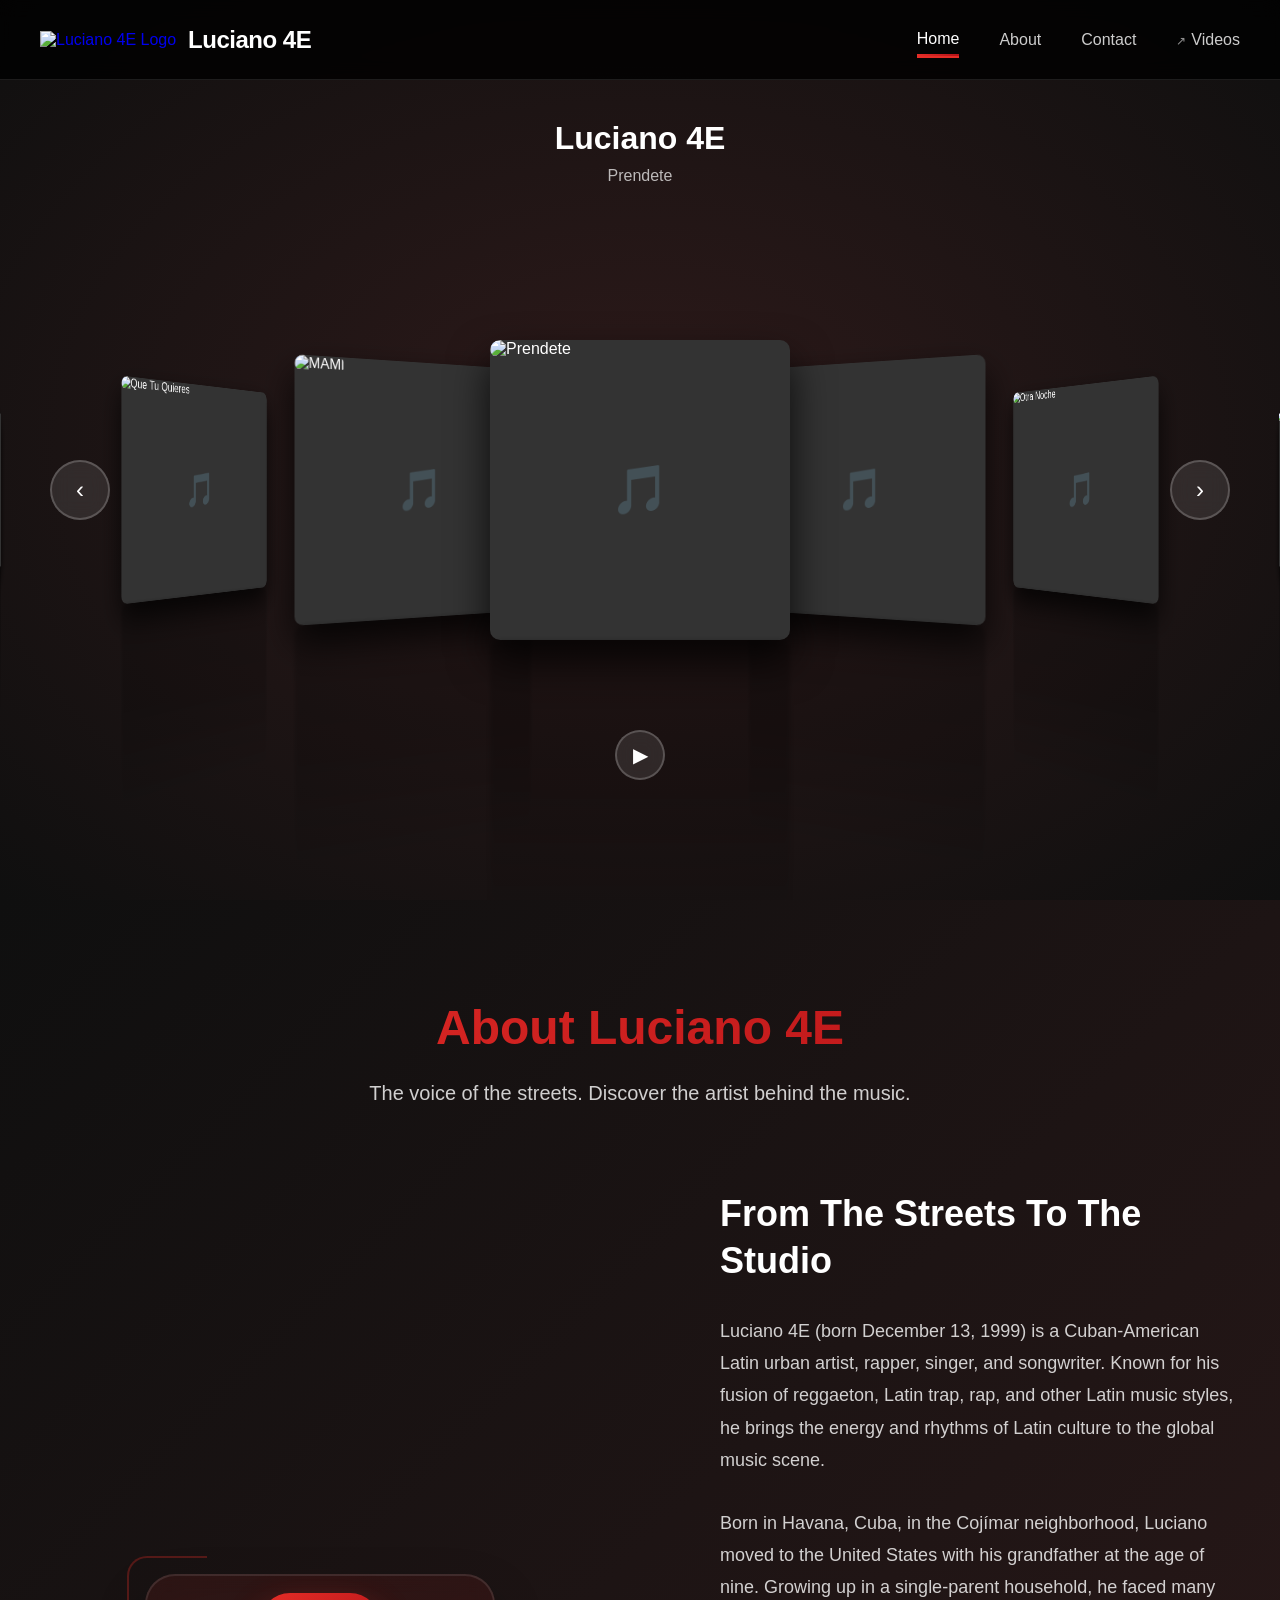
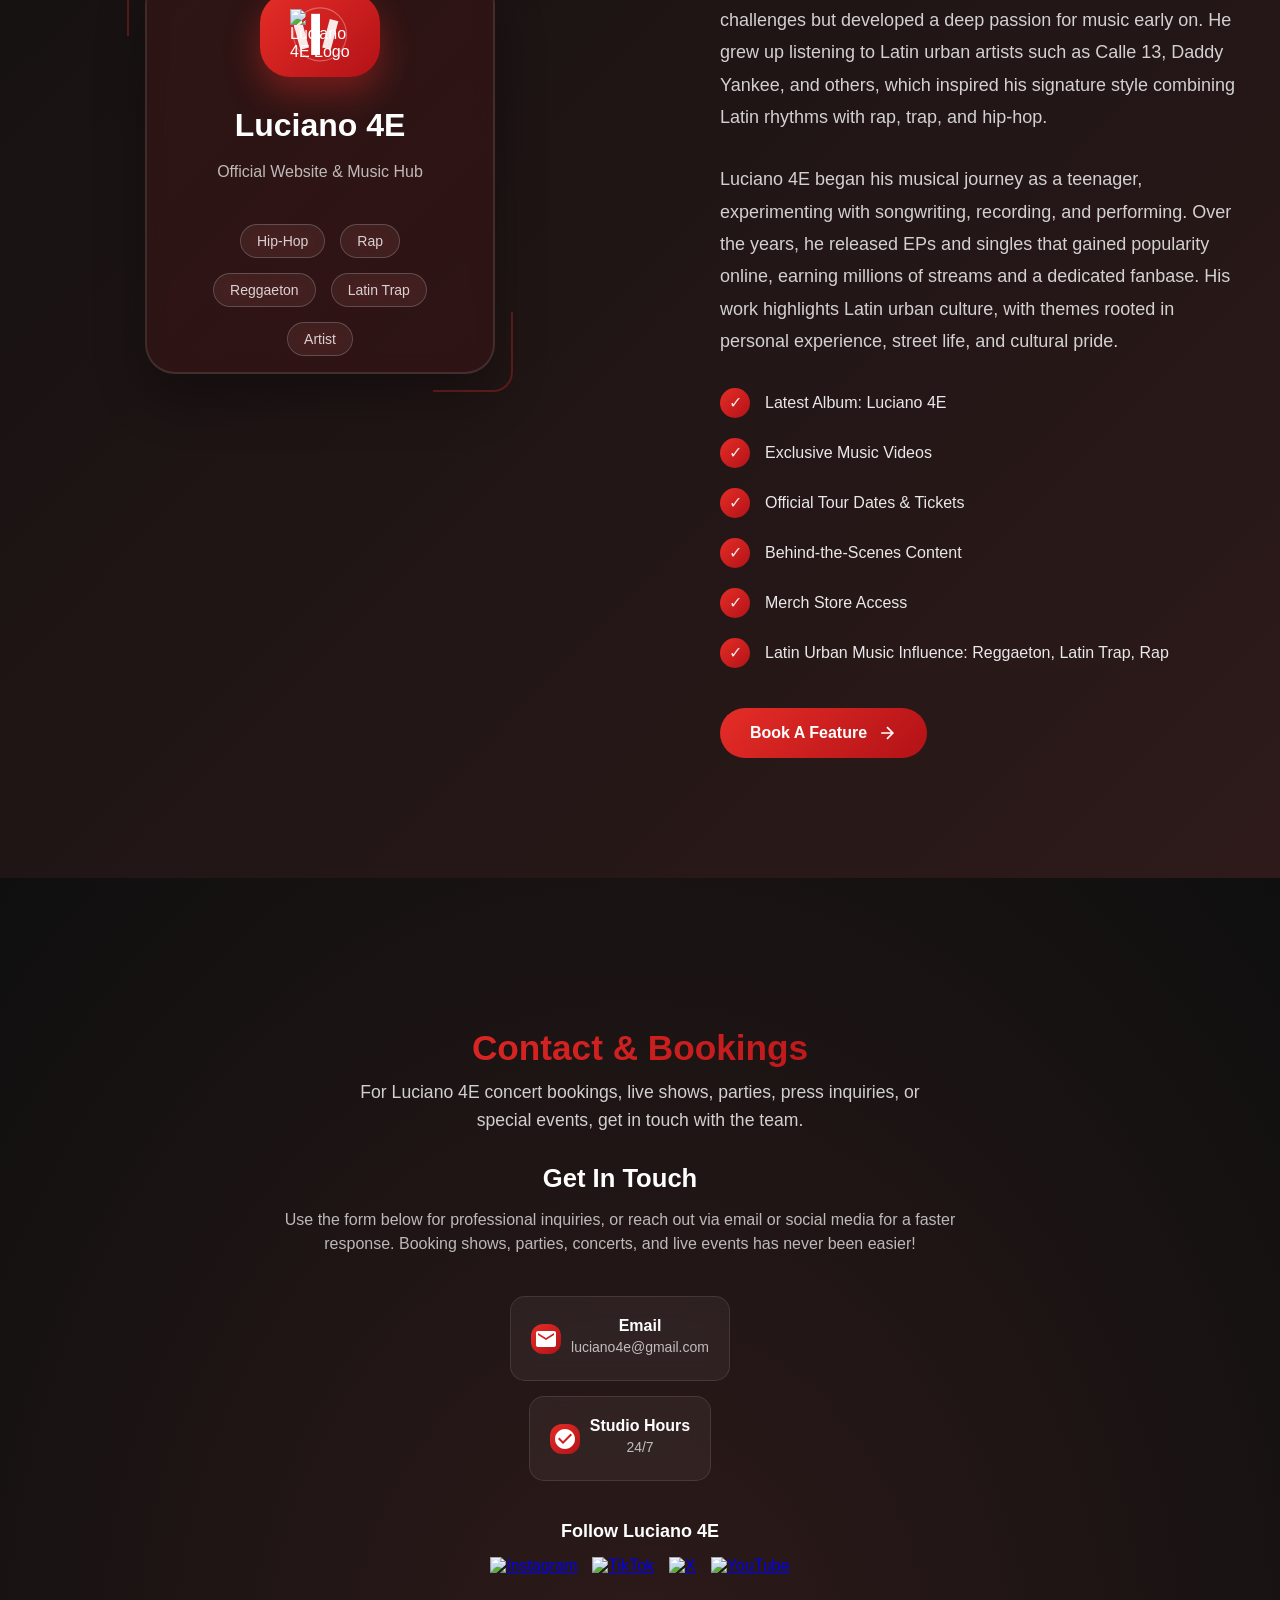
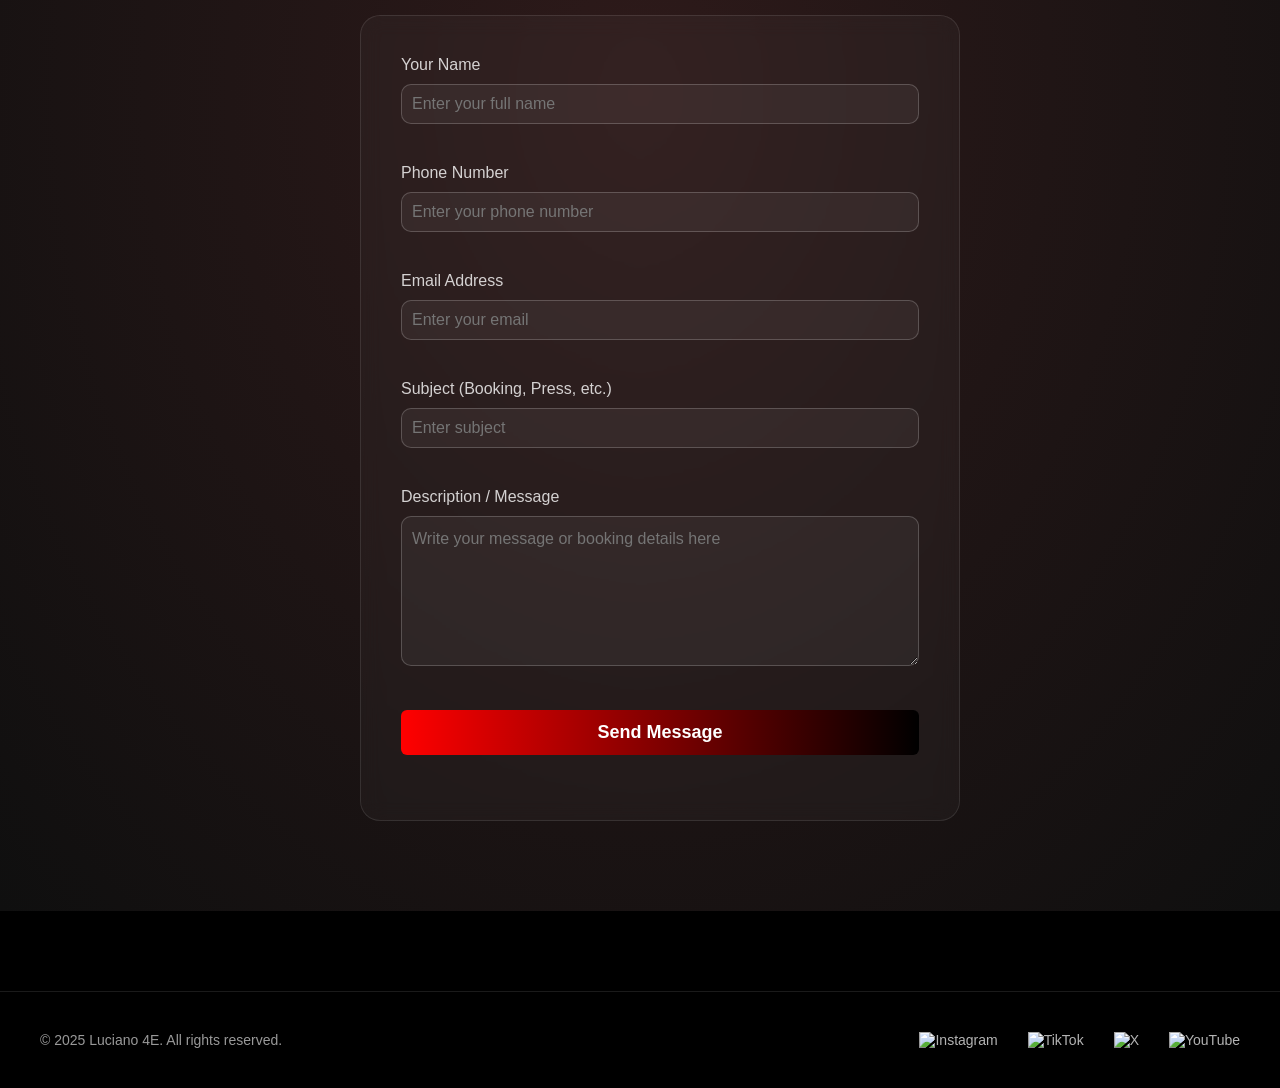
==== commit df7c1e4e: "Update index.html" ====
--- a/index.html
+++ b/index.html
@@ -1,35 +1,143 @@
- <!DOCTYPE html>
+<!DOCTYPE html>
 <html lang="en">
 <head>
-    <meta charset="UTF-8">
-    <meta name="viewport" content="width=device-width, initial-scale=1.0, maximum-scale=1, user-scalable=no"> 
-    
-    <title>Luciano 4E | Cuban Trap Latino & Hip-Hop Artist Official Website</title>
-    
-    <meta name="description" content="Official website of Luciano 4E, the Cuban Trap Latino and Hip-Hop sensation. Stream music, watch videos, book performances, and shop exclusive merchandise from the voice of the streets.">
-    
-    <meta name="keywords" content="Luciano 4E, Luciano4E, luciano4E, luciano 4e, Luciano, Latin music artist, Cuban Trap, Latin Trap, Reggaeton, Latin Rap, Latin Hip Hop, Cuban Hip Hop, Spanish Trap, 4E Tapes, Luciano 4E music, Luciano 4E songs, Luciano 4E artist, Luciano 4E official, Luciano 4E videos, Luciano 4E streaming, Luciano 4E concerts, Luciano 4E merch, Latin artist, Latin music videos, Latin urban music, new Latin artist, Latin flow, Latin trap star, Latin music streaming, Latin hip hop artist">
-
-
-      <!-- Favicon / Website Logo -->
+<meta charset="UTF-8">
+<meta name="viewport" content="width=device-width, initial-scale=1.0">
+
+<title>Luciano 4E | Cuban Trap Latino & Hip-Hop Artist Official Website</title>
+
+<meta name="description" content="Official website of Luciano 4E, the Cuban Trap Latino and Hip-Hop sensation. Stream music, watch videos, book performances, and shop exclusive merchandise from the voice of the streets.">
+<meta name="keywords" content="Luciano 4E, Latin Trap, Cuban Trap, Hip Hop, Reggaeton, Latin Rap, Music, Videos, Merch">
+
 <link rel="icon" href="https://imgur.com/t1yjT7W.png" type="image/png">
-<link rel="apple-touch-icon" href="https://imgur.com/t1yjT7W.png">
-<meta name="theme-color" content="#ffffff">
-    
-    <link rel="canonical" href="https://www.luciano4e.com/">
-
-    <!-- Open Graph for social sharing -->
-    <meta property="og:title" content="Luciano 4E | Cuban Trap Latino & Hip-Hop Artist Official Website">
-    <meta property="og:description" content="Official website of Luciano 4E. Stream music, watch videos, book performances, and get exclusive merch from the voice of the streets.">
-    <meta property="og:url" content="https://www.luciano4e.com/">
-    <meta property="og:type" content="music.group">
-    <meta property="og:image" content="https://imgur.com/t1yjT7W.png">
-
-    <!-- Twitter Card -->
-    <meta name="twitter:card" content="summary_large_image">
-    <meta name="twitter:title" content="Luciano 4E | Cuban Trap Latino & Hip-Hop Artist">
-    <meta name="twitter:description" content="Official website of Luciano 4E. Stream music, watch videos, book performances, and shop exclusive merch.">
-    <meta name="twitter:image" content="https://imgur.com/t1yjT7W.png">
+
+<style>
+/* Reset & Base */
+* { margin: 0; padding: 0; box-sizing: border-box; }
+html { scroll-behavior: smooth; }
+body { font-family: -apple-system, BlinkMacSystemFont, 'Segoe UI', Roboto, sans-serif; background: #000; color: white; overflow-x: hidden; }
+
+/* Header */
+.header {
+  position: fixed;
+  top: 0;
+  left: 0;
+  right: 0;
+  height: 80px;
+  background: rgba(0,0,0,0.8);
+  backdrop-filter: blur(10px);
+  display: flex;
+  justify-content: space-between;
+  align-items: center;
+  padding: 0 20px;
+  z-index: 1000;
+}
+.logo-container { display: flex; align-items: center; gap: 12px; text-decoration: none; }
+.logo-image { max-height: 38px; width: auto; }
+.logo-text { font-size: 1.25rem; font-weight: bold; color: #e52d27; }
+
+/* Desktop Menu */
+.main-menu { display: flex; gap: 24px; }
+.menu-item { text-decoration: none; color: rgba(255,255,255,0.8); padding-bottom: 2px; transition: 0.3s; }
+.menu-item:hover { color: white; }
+.menu-item.active { color: #e52d27; border-bottom: 2px solid #e52d27; }
+.menu-item.external::before { content: "↗ "; font-size: 0.75rem; opacity: 0.7; }
+
+/* Mobile Menu Toggle */
+.menu-toggle { display: none; flex-direction: column; gap: 4px; cursor: pointer; z-index: 1001; }
+.menu-toggle span { width: 25px; height: 3px; background: white; border-radius: 2px; transition: all 0.3s ease; }
+
+/* Animate hamburger to X */
+.menu-toggle.active span:nth-child(1) { transform: rotate(45deg) translate(5px, 5px); }
+.menu-toggle.active span:nth-child(2) { opacity: 0; }
+.menu-toggle.active span:nth-child(3) { transform: rotate(-45deg) translate(5px, -5px); }
+
+/* Mobile Menu */
+#mobileMenu {
+  position: fixed;
+  top: 80px;
+  left: 0;
+  right: 0;
+  background: rgba(0,0,0,0.95);
+  display: flex;
+  flex-direction: column;
+  align-items: center;
+  overflow: hidden;
+  max-height: 0;
+  transition: max-height 0.4s ease-in-out;
+  z-index: 999;
+}
+#mobileMenu a {
+  color: white;
+  text-decoration: none;
+  font-size: 1rem;
+  padding: 15px 0;
+  width: 100%;
+  text-align: center;
+}
+#mobileMenu a.active { color: #e52d27; }
+
+/* Toggle Open */
+#mobileMenu.open { max-height: 500px; }
+
+/* Responsive */
+@media (max-width: 768px) {
+  .main-menu { display: none; }
+  .menu-toggle { display: flex; }
+}
+</style>
+</head>
+<body>
+
+<header class="header" id="header">
+  <a href="#home" class="logo-container">
+    <img src="https://imgur.com/XF2EFfm.png" alt="Luciano 4E Logo" class="logo-image">
+    <span class="logo-text">Luciano 4E</span>
+  </a>
+
+  <nav class="main-menu" id="mainMenu">
+    <a href="#home" class="menu-item active">Home</a>
+    <a href="#about" class="menu-item">About</a>
+    <a href="#contact" class="menu-item">Contact</a>
+    <a href="https://youtube.com/@Luciano4E" target="_blank" class="menu-item external">Videos</a>
+  </nav>
+
+  <div class="menu-toggle" id="menuToggle">
+    <span></span>
+    <span></span>
+    <span></span>
+  </div>
+</header>
+
+<nav id="mobileMenu">
+  <a href="#home" class="menu-item active">Home</a>
+  <a href="#about" class="menu-item">About</a>
+  <a href="#contact" class="menu-item">Contact</a>
+  <a href="https://youtube.com/@Luciano4E" target="_blank" class="menu-item external">Videos</a>
+</nav>
+
+<script>
+const menuToggle = document.getElementById('menuToggle');
+const mobileMenu = document.getElementById('mobileMenu');
+
+// Toggle mobile menu
+menuToggle.addEventListener('click', () => {
+  mobileMenu.classList.toggle('open');
+  menuToggle.classList.toggle('active');
+});
+
+// Close menu when clicking a link
+document.querySelectorAll('#mobileMenu a').forEach(link => {
+  link.addEventListener('click', () => {
+    mobileMenu.classList.remove('open');
+    menuToggle.classList.remove('active');
+  });
+});
+</script>
+
+</body>
+</html>
+
 
     <!-- JSON-LD Schema for SEO -->
     <script type="application/ld+json">
@@ -1344,53 +1452,6 @@
     </style>
 </head>
 <body>
-
-
-<header class="header bg-black text-white flex justify-between items-center px-6 py-3" id="header">
-    <a href="#home" class="logo-container flex items-center space-x-3">
-        <!-- Image Logo -->
-        <img src="https://imgur.com/XF2EFfm.png" 
-             alt="Luciano 4E Logo" 
-             class="logo-image object-contain" 
-             style="max-height: 38px; width: auto;">
-
-        <!-- Text Logo -->
-        <span class="logo-text font-bold text-xl tracking-wide text-red-600">Luciano 4E</span>
-    </a>
-
-    <!-- NAV MENU -->
-    <nav class="main-menu hidden md:flex space-x-6 text-base" id="mainMenu">
-        <a href="#home" class="menu-item active border-b-2 border-red-600">Home</a>
-        <a href="#about" class="menu-item">About</a>
-        <a href="#contact" class="menu-item">Contact</a>
-        <a href="https://youtube.com/@Luciano4E" target="_blank" rel="noopener noreferrer" class="menu-item external">Videos</a>
-    </nav>
-
-    <!-- MENU TOGGLE (visible on mobile) -->
-    <div class="menu-toggle flex flex-col space-y-1 cursor-pointer md:hidden" id="menuToggle">
-        <span class="block w-6 h-0.5 bg-white"></span>
-        <span class="block w-6 h-0.5 bg-white"></span>
-        <span class="block w-6 h-0.5 bg-white"></span>
-    </div>
-</header>
-
-<!-- MOBILE MENU (slides down) -->
-<nav id="mobileMenu" class="hidden flex flex-col bg-black text-white text-center space-y-4 py-4 border-t border-gray-800 md:hidden">
-    <a href="#home" class="menu-item active text-red-600">Home</a>
-    <a href="#about" class="menu-item">About</a>
-    <a href="#contact" class="menu-item">Contact</a>
-    <a href="https://youtube.com/@Luciano4E" target="_blank" rel="noopener noreferrer" class="menu-item external">Videos</a>
-</nav>
-
-<script>
-  const menuToggle = document.getElementById('menuToggle');
-  const mobileMenu = document.getElementById('mobileMenu');
-
-  menuToggle.addEventListener('click', () => {
-    mobileMenu.classList.toggle('hidden');
-    mobileMenu.classList.toggle('flex');
-  });
-</script>
 
 
 
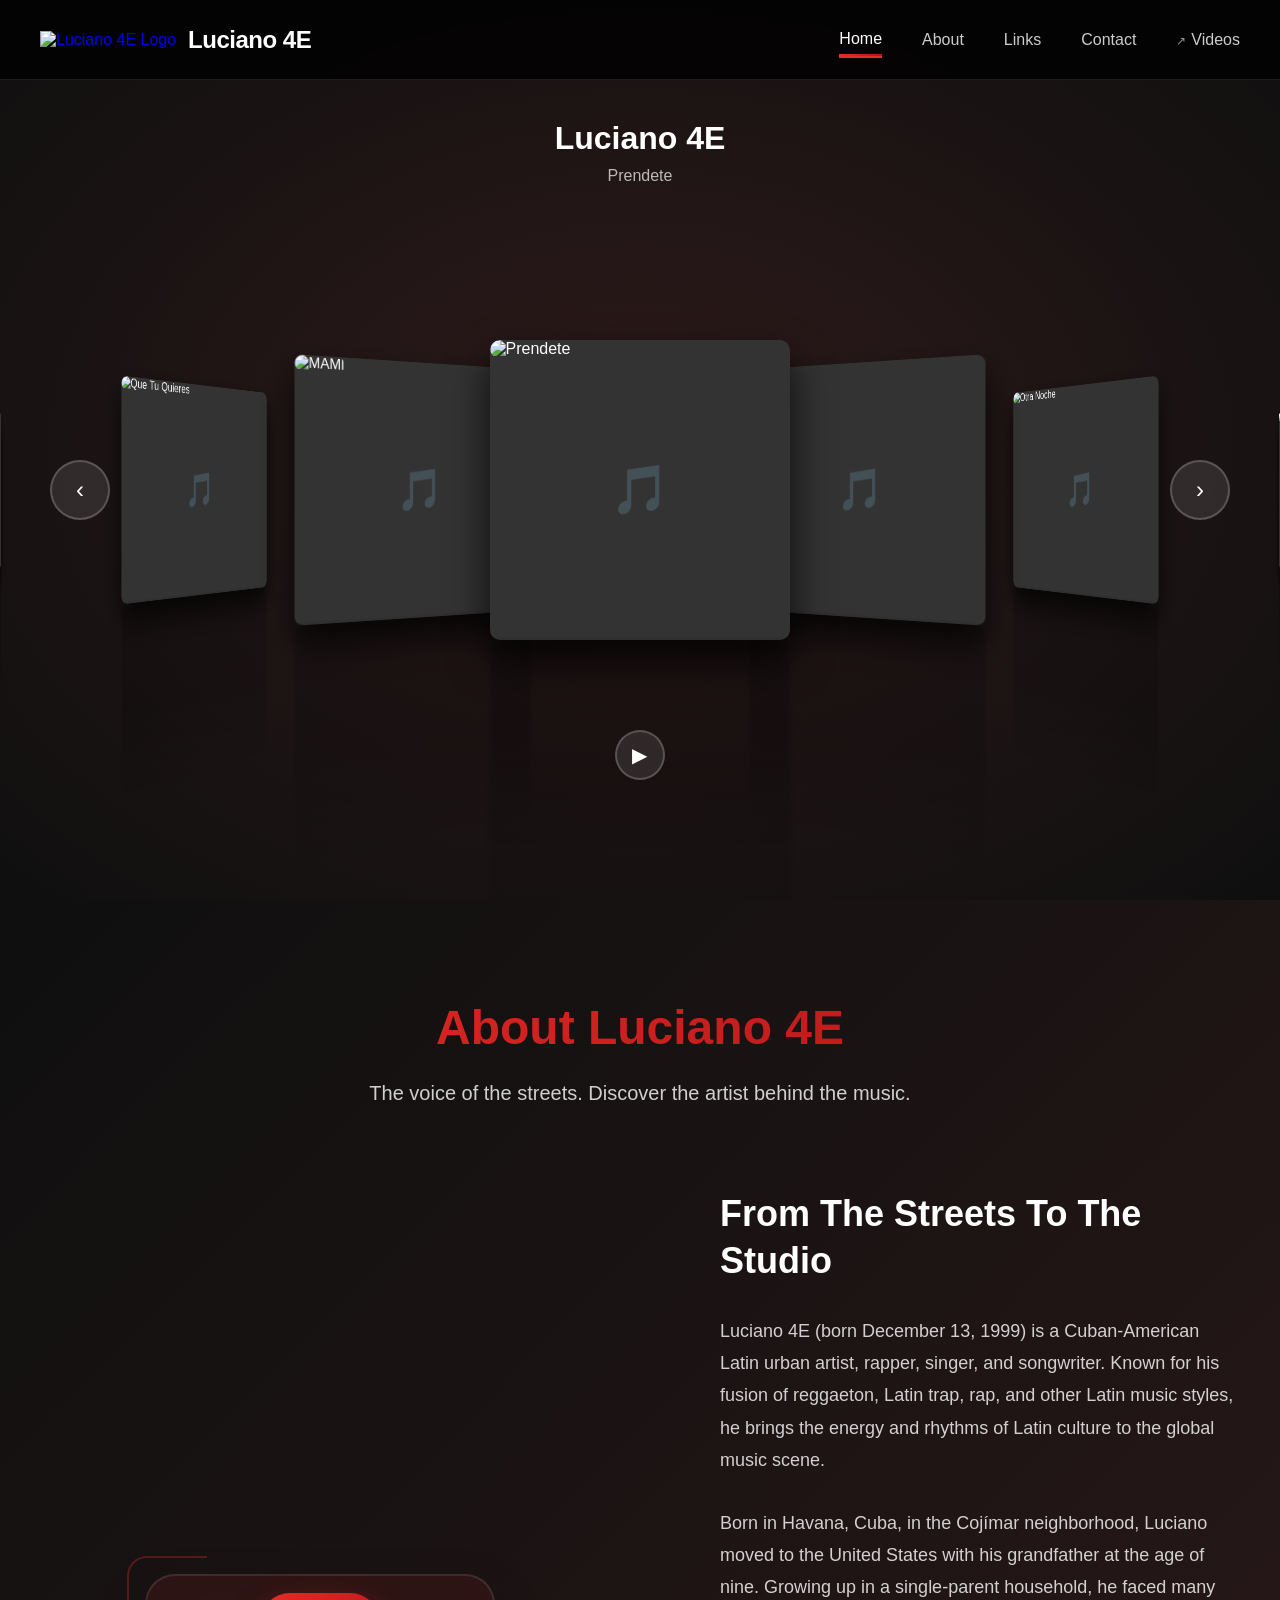
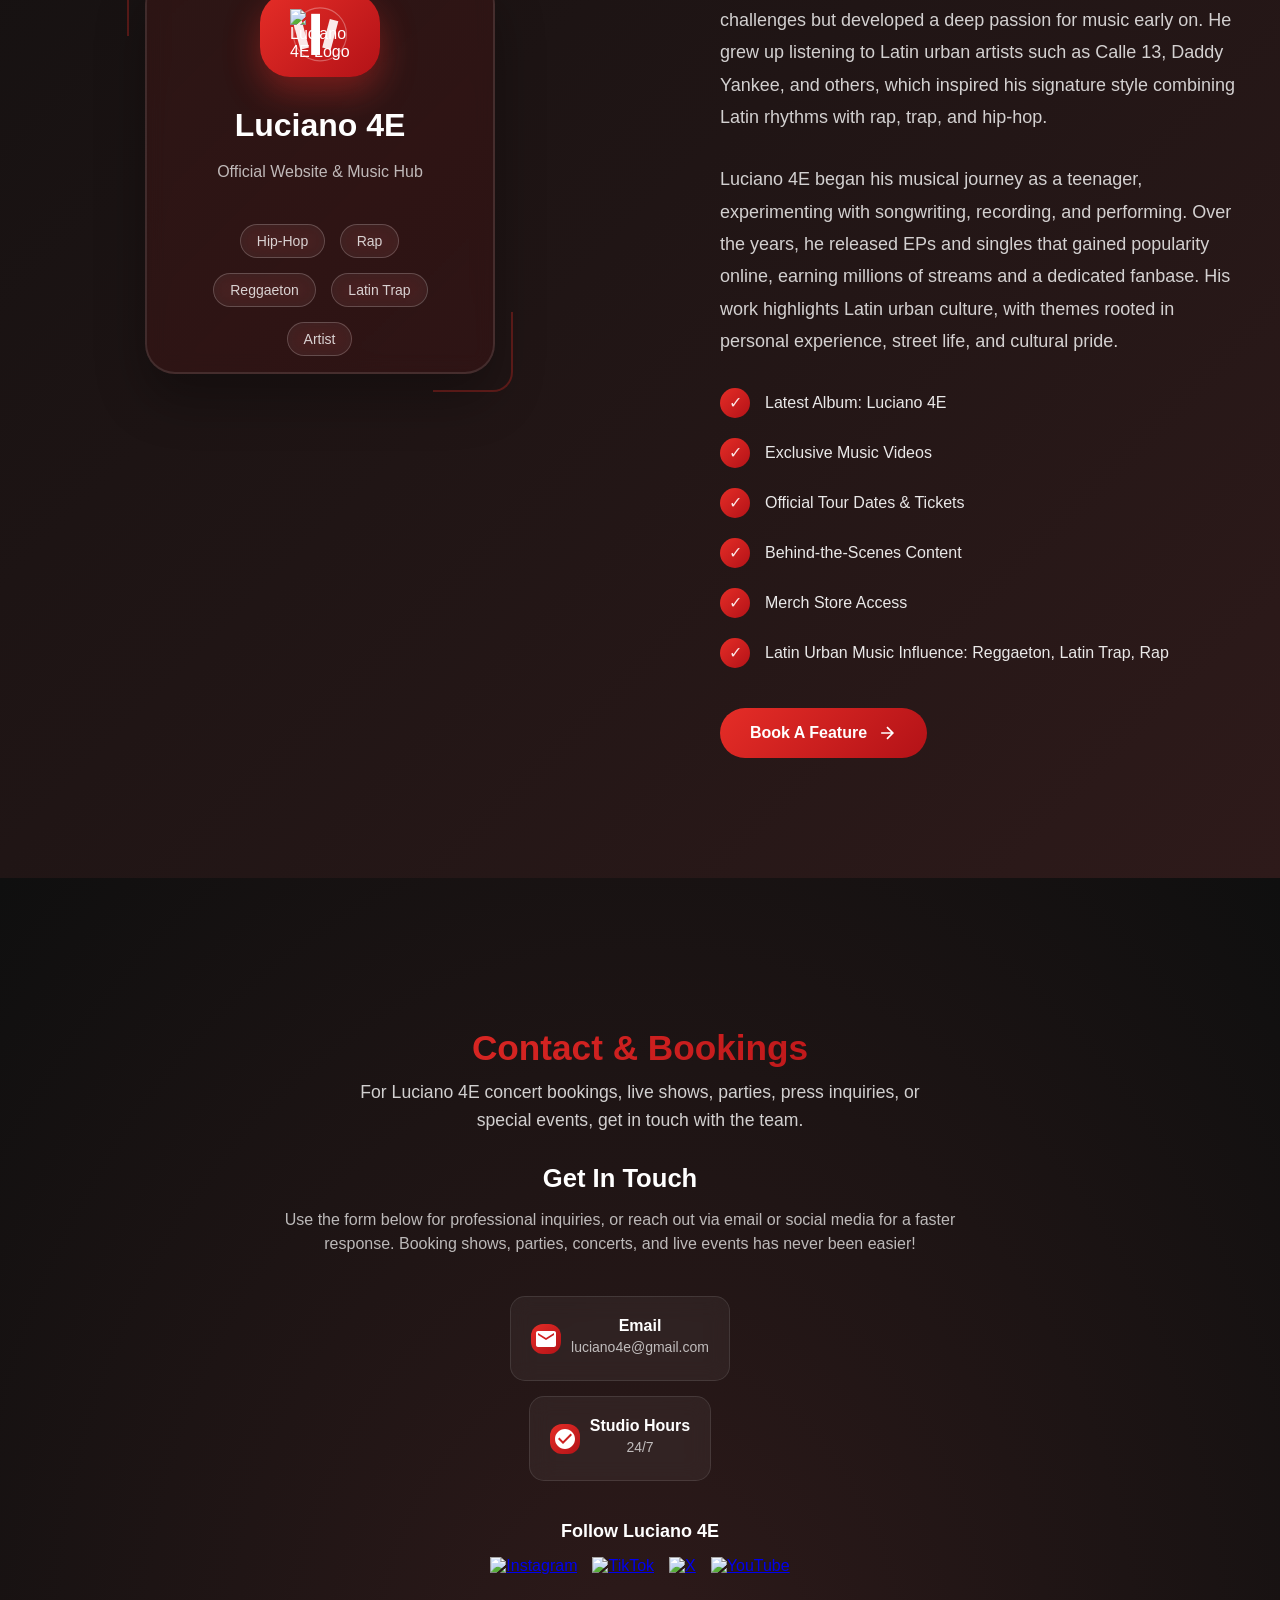
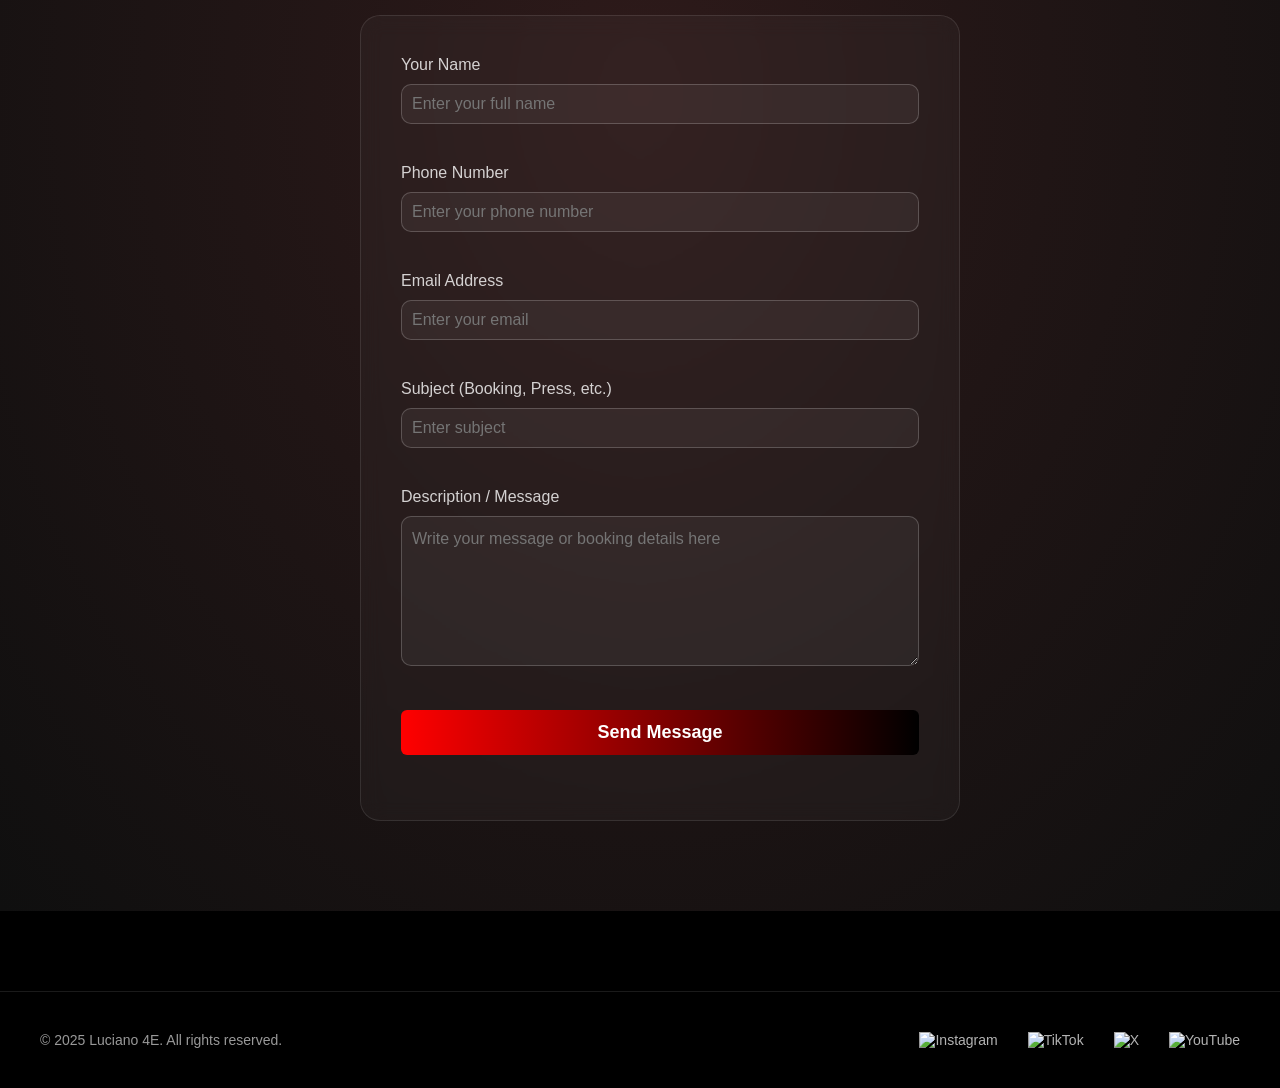
==== commit 588a43fb: "Add official Luciano4E Links portal as /links page and update navigation" ====
--- a/index.html
+++ b/index.html
@@ -98,6 +98,7 @@
   <nav class="main-menu" id="mainMenu">
     <a href="#home" class="menu-item active">Home</a>
     <a href="#about" class="menu-item">About</a>
+    <a href="links/" class="menu-item">Links</a>
     <a href="#contact" class="menu-item">Contact</a>
     <a href="https://youtube.com/@Luciano4E" target="_blank" class="menu-item external">Videos</a>
   </nav>
@@ -112,6 +113,7 @@
 <nav id="mobileMenu">
   <a href="#home" class="menu-item active">Home</a>
   <a href="#about" class="menu-item">About</a>
+  <a href="links/" class="menu-item">Links</a>
   <a href="#contact" class="menu-item">Contact</a>
   <a href="https://youtube.com/@Luciano4E" target="_blank" class="menu-item external">Videos</a>
 </nav>
